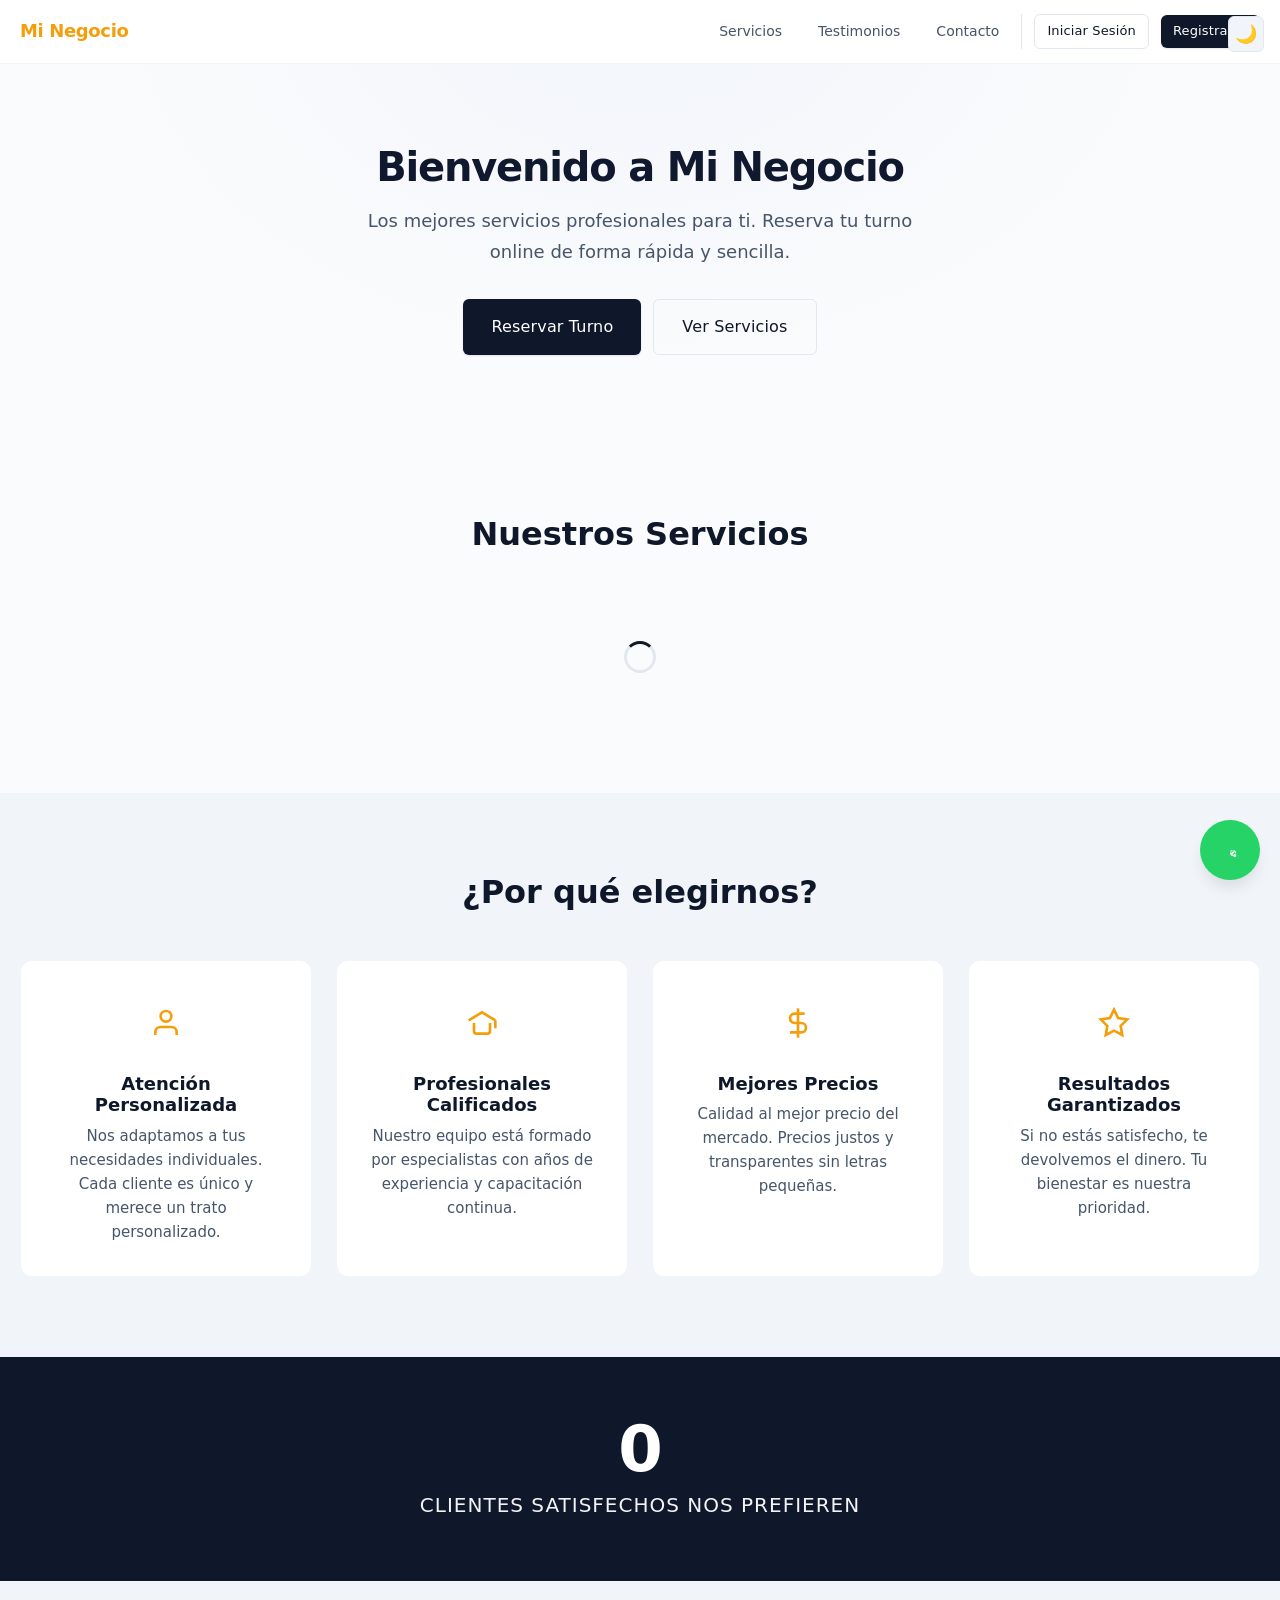
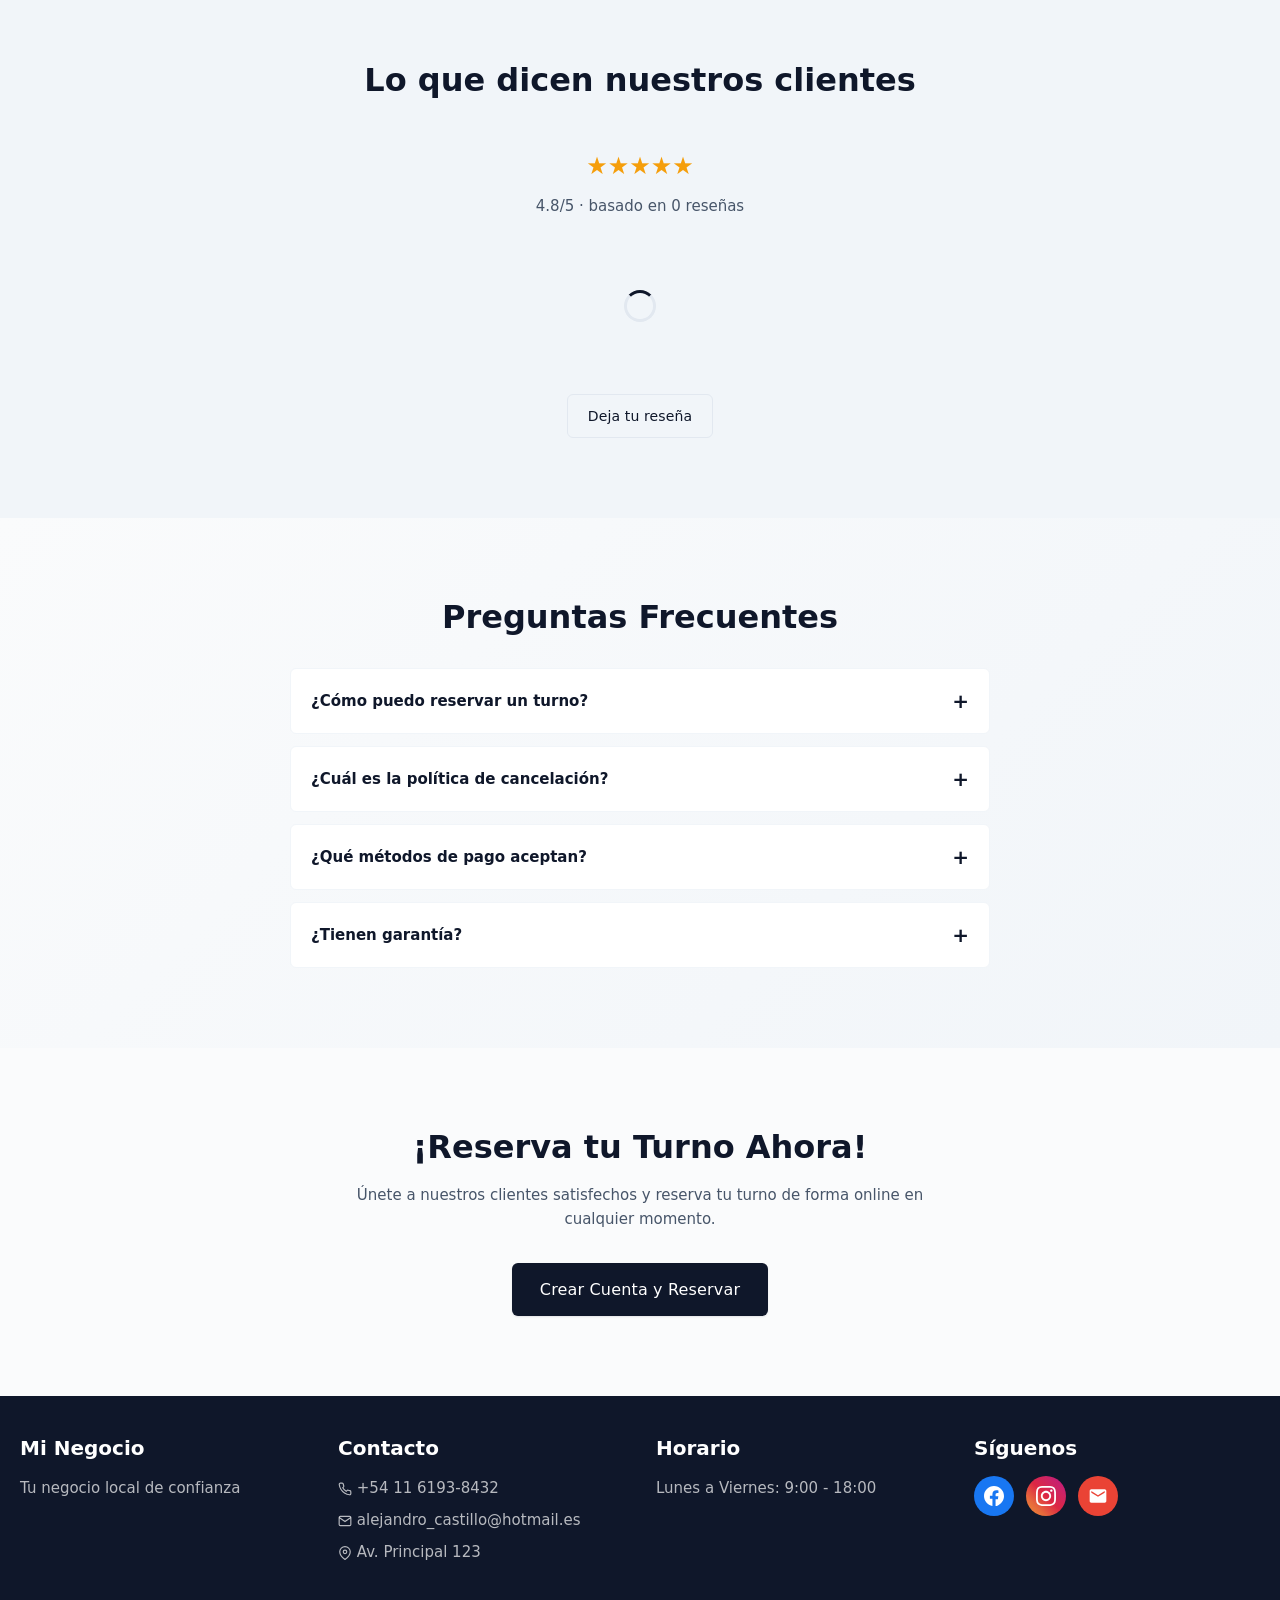
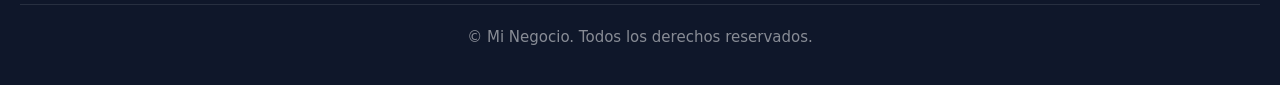
==== static/index.html @ 40e748d0 "fix: WhatsApp button with SVG phone icon" ====
<!DOCTYPE html>
<html lang="es">
<head>
    <meta charset="UTF-8">
    <meta name="viewport" content="width=device-width, initial-scale=1.0">
    <meta name="description" content="Sistema de reservas online para tu negocio">
    <title>Mi Negocio - Inicio</title>
    <link rel="stylesheet" href="/static/css/styles.css">
    <link rel="stylesheet" href="https://cdnjs.cloudflare.com/ajax/libs/font-awesome/6.4.0/css/all.min.css">
    <link rel="icon" href="data:image/svg+xml,<svg xmlns='http://www.w3.org/2000/svg' viewBox='0 0 24 24' fill='%230f172a'><rect x='3' y='4' width='18' height='18' rx='2' stroke='none'/><line x1='16' y1='2' x2='16' y2='6' stroke='white' stroke-width='2'/><line x1='8' y1='2' x2='8' y2='6' stroke='white' stroke-width='2'/><line x1='3' y1='10' x2='21' y2='10' stroke='white' stroke-width='2'/></svg>">
</head>
<body>
    <!-- Skip link para accesibilidad -->
    <a href="#main-content" class="skip-link">Saltar al contenido principal</a>
    
    <!-- Header -->
    <header class="header">
        <div class="contenedor header-contenido">
            <a href="/" class="logo">
                <span id="nombre-negocio">Mi Negocio</span>
            </a>

            <button class="menu-toggle">☰</button>

            <nav class="nav">
                <button id="theme-toggle" class="theme-toggle theme-toggle-fixed" onclick="App.toggleTheme()" title="Cambiar modo" aria-label="Cambiar modo oscuro/claro">
                    <svg width="18" height="18" viewBox="0 0 24 24" fill="none" stroke="currentColor" stroke-width="2"><path d="M21 12.79A9 9 0 1 1 11.21 3 7 7 0 0 0 21 12.79z"/></svg>
                </button>
                <a href="#servicios" class="nav-link">Servicios</a>
                <a href="#testimonios" class="nav-link">Testimonios</a>
                <a href="#contacto" class="nav-link">Contacto</a>
                <div id="nav-user" class="nav-user"></div>
            </nav>
        </div>
    </header>

    <!-- Main Content -->
    <main id="main-content">
    <!-- Hero -->
    <section class="hero">
        <div class="contenedor">
            <h1 class="hero-titulo"><span id="nombre-negocio-hero">Bienvenido a Mi Negocio</span></h1>
            <p class="hero-subtitulo" id="descripcion-negocio">Los mejores servicios profesionales para ti. Reserva tu turno online de forma rápida y sencilla.</p>
            <div class="hero-botones">
                <a href="#reservar" class="btn btn-primario btn-lg">Reservar Turno</a>
                <a href="#servicios" class="btn btn-secundario btn-lg">Ver Servicios</a>
            </div>
        </div>
    </section>

    <!-- Servicios -->
    <section id="servicios" class="servicios">
        <div class="contenedor">
            <h2 class="servicios-titulo">Nuestros Servicios</h2>
            <div id="servicios-grid" class="servicios-grid">
                <div class="loading">
                    <div class="spinner"></div>
                </div>
            </div>
        </div>
    </section>

    <!-- Por qué elegirnos -->
    <section id="elegirnos" class="elegirnos">
        <div class="contenedor">
            <h2 class="elegirnos-titulo">¿Por qué elegirnos?</h2>
            <div class="elegirnos-grid">
                <div class="elegirnos-card">
                    <div class="elegirnos-icon">
                        <svg width="32" height="32" viewBox="0 0 24 24" fill="none" stroke="var(--color-acento)" stroke-width="2"><path d="M20 21v-2a4 4 0 0 0-4-4H8a4 4 0 0 0-4 4v2"/><circle cx="12" cy="7" r="4"/></svg>
                    </div>
                    <h3>Atención Personalizada</h3>
                    <p>Nos adaptamos a tus necesidades individuales. Cada cliente es único y merece un trato personalizado.</p>
                </div>
                <div class="elegirnos-card">
                    <div class="elegirnos-icon">
                        <svg width="32" height="32" viewBox="0 0 24 24" fill="none" stroke="var(--color-acento)" stroke-width="2"><path d="M22 10v6M2 10l10-6 10 6"/><path d="M6 12v6c0 1.1.9 2 2 2h8a2 2 0 0 0 2-2v-6"/></svg>
                    </div>
                    <h3>Profesionales Calificados</h3>
                    <p>Nuestro equipo está formado por especialistas con años de experiencia y capacitación continua.</p>
                </div>
                <div class="elegirnos-card">
                    <div class="elegirnos-icon">
                        <svg width="32" height="32" viewBox="0 0 24 24" fill="none" stroke="var(--color-acento)" stroke-width="2"><line x1="12" y1="1" x2="12" y2="23"/><path d="M17 5H9.5a3.5 3.5 0 0 0 0 7h5a3.5 3.5 0 0 1 0 7H6"/></svg>
                    </div>
                    <h3>Mejores Precios</h3>
                    <p>Calidad al mejor precio del mercado. Precios justos y transparentes sin letras pequeñas.</p>
                </div>
                <div class="elegirnos-card">
                    <div class="elegirnos-icon">
                        <svg width="32" height="32" viewBox="0 0 24 24" fill="none" stroke="var(--color-acento)" stroke-width="2"><path d="M12 2L15.09 8.26L22 9.27L17 14.14L18.18 21.02L12 17.77L5.82 21.02L7 14.14L2 9.27L8.91 8.26L12 2Z"/></svg>
                    </div>
                    <h3>Resultados Garantizados</h3>
                    <p>Si no estás satisfecho, te devolvemos el dinero. Tu bienestar es nuestra prioridad.</p>
                </div>
            </div>
        </div>
    </section>

    <!-- Contador de clientes -->
    <section class="contador-seccion">
        <div class="contenedor">
            <div class="contador-box">
                <span class="contador-numero" id="contador-clientes">0</span>
                <span class="contador-texto">clientes satisfechos nos prefieren</span>
            </div>
        </div>
    </section>

    <!-- Testimonios/Reseñas -->
    <section id="testimonios" class="testimonios">
        <div class="contenedor">
            <h2 class="testimonios-titulo">Lo que dicen nuestros clientes</h2>
            <div class="resena-promedio" id="resena-promedio">
                <span class="estrellas-promedio">★★★★★</span>
                <span class="promedio-texto">4.8/5 · basado en <span id="resena-count">0</span> reseñas</span>
            </div>
            <div id="testimonios-grid" class="testimonios-grid">
                <div class="loading">
                    <div class="spinner"></div>
                </div>
            </div>
            <div class="resena-cta" id="resena-cta">
                <a href="/static/dashboard.html#resenar" class="btn btn-secundario">Deja tu reseña</a>
            </div>
        </div>
    </section>

    <!-- FAQ -->
    <section id="faq" class="faq-seccion">
        <div class="contenedor">
            <h2 class="faq-titulo">Preguntas Frecuentes</h2>
            <div class="faq-container" id="faq-container">
                <details class="faq-item">
                    <summary class="faq-question">¿Cómo puedo reservar un turno?</summary>
                    <div class="faq-answer">
                        <p>Puedes reservar un turno online creando una cuenta o iniciando sesión. Selecciona el servicio, fecha y horario que más te convenga.</p>
                    </div>
                </details>
                <details class="faq-item">
                    <summary class="faq-question">¿Cuál es la política de cancelación?</summary>
                    <div class="faq-answer">
                        <p>Puedes cancelar tu turno hasta 24 horas antes sin costo adicional. Cancelaciones con menos tiempo pueden tener cargo.</p>
                    </div>
                </details>
                <details class="faq-item">
                    <summary class="faq-question">¿Qué métodos de pago aceptan?</summary>
                    <div class="faq-answer">
                        <p>Aceptamos efectivo, tarjetas de crédito/débito, Mercado Pago y transferencias bancarias.</p>
                    </div>
                </details>
                <details class="faq-item">
                    <summary class="faq-question">¿Tienen garantía?</summary>
                    <div class="faq-answer">
                        <p>Sí, todos nuestros servicios tienen garantía de satisfacción. Si no quedás conforme, te devolvemos el dinero.</p>
                    </div>
                </details>
            </div>
        </div>
    </section>

    <!-- CTA Reservar -->
    <section id="reservar" class="servicios">
        <div class="contenedor texto-centrado">
            <h2>¡Reserva tu Turno Ahora!</h2>
            <p style="max-width: 600px; margin: 0 auto 2rem; color: var(--color-texto-claro);">
                Únete a nuestros clientes satisfechos y reserva tu turno de forma online en cualquier momento.
            </p>
            <a href="/static/register.html" class="btn btn-primario btn-lg">Crear Cuenta y Reservar</a>
        </div>
    </section>

    <!-- Footer / Contacto -->
    <footer id="contacto" class="footer">
        <div class="contenedor">
            <div class="footer-grid">
                <div>
                    <h3 class="footer-titulo" id="footer-nombre">Mi Negocio</h3>
                    <p style="color: rgba(255,255,255,0.7);" id="footer-descripcion">Tu negocio local de confianza</p>
                </div>
                <div>
                    <h4 class="footer-titulo">Contacto</h4>
                    <a href="https://wa.me/5491161938432" class="footer-link" id="footer-telefono">
                        <svg width="14" height="14" viewBox="0 0 24 24" fill="none" stroke="currentColor" stroke-width="2" style="display:inline;vertical-align:middle"><path d="M22 16.92v3a2 2 0 0 1-2.18 2 19.79 19.79 0 0 1-8.63-3.07 19.5 19.5 0 0 1-6-6 19.79 19.79 0 0 1-3.07-8.67A2 2 0 0 1 4.11 2h3a2 2 0 0 1 2 1.72 12.84 12.84 0 0 0 .7 2.81 2 2 0 0 1-.45 2.11L8.09 9.91a16 16 0 0 0 6 6l1.27-1.27a2 2 0 0 1 2.11-.45 12.84 12.84 0 0 0 2.81.7A2 2 0 0 1 22 16.92z"/></svg>
                        +54 11 6193-8432
                    </a>
                    <p class="footer-link" id="footer-email">
                        <svg width="14" height="14" viewBox="0 0 24 24" fill="none" stroke="currentColor" stroke-width="2" style="display:inline;vertical-align:middle"><path d="M4 4h16c1.1 0 2 .9 2 2v12c0 1.1-.9 2-2 2H4c-1.1 0-2-.9-2-2V6c0-1.1.9-2 2-2z"/><polyline points="22,6 12,13 2,6"/></svg>
                        alejandro_castillo@hotmail.es
                    </p>
                    <p class="footer-link" id="footer-direccion">
                        <svg width="14" height="14" viewBox="0 0 24 24" fill="none" stroke="currentColor" stroke-width="2" style="display:inline;vertical-align:middle"><path d="M21 10c0 7-9 13-9 13s-9-6-9-13a9 9 0 0 1 18 0z"/><circle cx="12" cy="10" r="3"/></svg>
                        Av. Principal 123
                    </p>
                </div>
                <div>
                    <h4 class="footer-titulo">Horario</h4>
                    <p class="footer-link" id="footer-horario">Lunes a Viernes: 9:00 - 18:00</p>
                </div>
                <div>
                    <h4 class="footer-titulo">Síguenos</h4>
                    <div class="footer-social">
                        <a href="https://www.facebook.com/alejandro.farias.16906/" class="social-icon facebook" id="footer-facebook" target="_blank" title="Facebook">
                            <svg viewBox="0 0 24 24" fill="currentColor"><path d="M24 12.073c0-6.627-5.373-12-12-12s-12 5.373-12 12c0 5.99 4.388 10.954 10.125 11.854v-8.637H7.078v-3.471h3.047v-2.042c0-3.007 1.837-4.675 4.533-4.675 1.312 0 2.686.235 2.686.235v2.953H15.83c-1.491 0-1.956.925-1.956 1.874v2.25h3.328l-.532 3.469h-2.796v8.635C19.612 23.027 24 18.062 24 12.073z"/></svg>
                        </a>
                        <a href="https://www.instagram.com/ale.david76/" class="social-icon instagram" id="footer-instagram" target="_blank" title="Instagram">
                            <svg viewBox="0 0 24 24" fill="currentColor"><path d="M12 2.163c3.204 0 3.584.012 4.85.07 3.252.148 4.771 1.691 4.919 4.919.058 1.265.069 1.645.069 4.849 0 3.205-.012 3.584-.069 4.849-.149 3.225-1.664 4.771-4.919 4.919-1.266.058-1.644.069-4.85.069-3.204 0-3.584-.012-4.849-.069-3.225-.149-4.771-1.664-4.919-4.919-.058-1.265-.07-1.644-.07-4.849 0-3.204.012-3.584.07-4.849.149-3.227 1.671-4.771 4.919-4.919 1.266-.057 1.645-.069 4.849-.069zm0-2.163c-3.259 0-3.667.014-4.947.072-4.358.2-6.78 2.618-6.98 6.98-.059 1.281-.073 1.689-.073 4.948 0 3.259.014 3.668.072 4.948.2 4.358 2.618 6.78 6.98 6.98 1.281.058 1.689.072 4.948.072 3.259 0 3.668-.014 4.948-.072 4.354-.2 6.782-2.618 6.979-6.98.059-1.28.073-1.689.073-4.948 0-3.259-.014-3.667-.072-4.947-.196-4.354-2.617-6.78-6.979-6.979-1.281-.059-1.69-.073-4.949-.073zm0 5.838c-3.403 0-6.162 2.759-6.162 6.162s2.759 6.163 6.162 6.163 6.162-2.759 6.162-6.163c0-3.403-2.759-6.162-6.162-6.162zm0 10.162c-2.209 0-4-1.79-4-4 0-2.209 1.791-4 4-4s4 1.791 4 4c0 2.21-1.791 4-4 4zm6.406-11.845c-.796 0-1.441.645-1.441 1.44s.645 1.44 1.441 1.44c.795 0 1.439-.645 1.439-1.44s-.644-1.44-1.439-1.44z"/></svg>
                        </a>
                        <a href="mailto:alejandro_castillo@hotmail.es" class="social-icon email" id="footer-email-icon" target="_blank" title="Email">
                            <svg viewBox="0 0 24 24" fill="currentColor"><path d="M20 4H4c-1.1 0-1.99.9-1.99 2L2 18c0 1.1.9 2 2 2h16c1.1 0 2-.9 2-2V6c0-1.1-.9-2-2-2zm0 4l-8 5-8-5V6l8 5 8-5v2z"/></svg>
                        </a>
                    </div>
                </div>
            </div>
            <div class="footer-abajo">
                <p>&copy; <span id="año-actual"></span> <span id="footer-nombre-2">Mi Negocio</span>. Todos los derechos reservados.</p>
            </div>
        </div>
    </footer>

<!-- WhatsApp Flotante -->
    <a href="https://wa.me/5491161938432" id="whatsapp-btn" class="whatsapp-flotante" target="_blank" title="Escríbenos por WhatsApp">
        <svg viewBox="0 0 48 48" width="30" height="30" xmlns="http://www.w3.org/2000/svg">
            <circle cx="24" cy="24" r="24" fill="#25D366"/>
            <path fill="#FFF" d="M36.5 32c-.7-.7-1.7-1.1-2.8-1.1-.3 0-.6 0-.9.1-.3.1-.6.1-.9.1-.2 0-.4 0-.6.1-.2 0-.5.1-.7.2-.2.1-.4.2-.6.3-.2.1-.4.3-.5.5-.1.2-.2.5-.2.7 0 .3.1.6.2.9.1.3.3.6.5.8.2.2.5.4.8.5.3.1.6.2.9.2.3 0 .5 0 .7-.1.2-.1.5-.2.7-.3.2-.1.4-.3.5-.5l.3-.4c.1-.2.2-.4.3-.6.1-.2.1-.5 0-.7-.1-.2-.2-.4-.4-.5l-.5-.3c-.2-.1-.4-.2-.6-.3-.2-.1-.4-.2-.6-.2-.2 0-.4-.1-.6-.1-.2 0-.3.1-.5.2-.8.6-1.6 1-2.5 1.3-.3.1-.6.2-1 .2-.8 0-1.5-.3-2.1-.8-.6-.5-1-1.2-1.2-2-.2-.8-.1-1.6.3-2.4.4-.8 1.1-1.5 1.9-2 .8-.5 1.7-.8 2.6-.9.3 0 .6-.1.9-.1.3 0 .6 0 .9.1.3 0 .6.1.9.2.3.1.6.2.9.4.3.2.5.4.7.7l.3.5c.1.2.2.4.2.6 0 .2-.1.5-.2.7-.1.2-.3.4-.5.6-.2.2-.5.3-.7.4-.5.2-1 .3-1.5.3zm-7.8-.3c.6 0 1.1-.2 1.6-.5.5-.3 1-.8 1.3-1.4.1-.2.2-.5.2-.7 0-.3-.1-.6-.2-.9-.1-.3-.3-.6-.5-.8l-.4-.5c-.1-.2-.3-.4-.5-.5-.2-.1-.5-.2-.7-.2-.3 0-.6.1-.9.2-.3.1-.6.3-.9.5l-.6.5c-.2.2-.3.4-.4.6-.1.2-.1.5 0 .7l.2.5c.1.2.2.4.4.5l.5.3c.2.1.4.2.6.2.2 0 .4 0 .6-.1.2-.1.5-.2.7-.4.2-.2.4-.5.5-.8l.2-.5c.1-.3.1-.6 0-.9-.1-.8-.5-1.5-1.1-2.1-.6-.6-1.4-1-2.3-1.1-.3 0-.6 0-.9.1-.3.1-.6.2-.9.4-.3.2-.6.4-.8.7l-.1.2z"/>
        </svg>
    </a>

    <script src="/static/js/app.js"></script>
    <script>
        document.addEventListener('DOMContentLoaded', async () => {
            // Inicializar tema y renderizar botón
            App.initTheme();
            setTimeout(() => App.renderThemeButton(), 100);
            
            // Cargar configuración y datos
            const config = await App.loadConfig();
            const servicios = await App.loadServicios();
            const testimonios = await App.loadTestimonios();
            let resenas = [], statsResenas = {}, faqs = [], clientes = 0;

            // Cargar datos adicionales (con manejo de errores)
            try { resenas = await App.loadResenas(); } catch(e) { resenas = []; }
            try { statsResenas = await App.loadResenasStats(); } catch(e) { statsResenas = {total: 0, promedio: 0}; }
            try { faqs = await App.loadFaqs(); } catch(e) { faqs = []; }
            try { clientes = await App.loadPublicStats(); } catch(e) { clientes = {clientes: 0}; }

            // Actualizar footer
            document.getElementById('año-actual').textContent = new Date().getFullYear();

            if (config) {
                document.getElementById('footer-telefono').textContent = '+54 11 6193-8432';
                document.getElementById('footer-telefono').href = 'https://wa.me/5491161938432';
                document.getElementById('whatsapp-btn').href = 'https://wa.me/5491161938432';
                document.getElementById('footer-email').textContent = config.email ? 'Email: ' + config.email : 'alejandro_castillo@hotmail.es';
                document.getElementById('footer-direccion').textContent = config.direccion || 'Av. Principal 123';
                document.getElementById('footer-horario').textContent = config.horario_atencion || 'Lunes a Viernes: 9:00 - 18:00';
                if (config.facebook) document.getElementById('footer-facebook').href = config.facebook;
                if (config.instagram) document.getElementById('footer-instagram').href = config.instagram;
            }

            // Contador de clientes
            const contadorEl = document.getElementById('contador-clientes');
            if (contadorEl && clientes.clientes !== undefined) {
                contadorEl.textContent = clientes.clientes;
            }

            // Promedio de reseñas
            const resenaPromedioEl = document.getElementById('resena-promedio');
            const resenaCountEl = document.getElementById('resena-count');
            if (resenaCountEl) {
                resenaCountEl.textContent = statsResenas.total || 0;
            }
            
            // Ocultar botón de dejar reseña si no está logueado
            const resenaCtaEl = document.getElementById('resena-cta');
            if (resenaCtaEl) {
                if (App.isLoggedIn()) {
                    resenaCtaEl.style.display = 'block';
                } else {
                    resenaCtaEl.innerHTML = '<a href="/static/login.html" class="btn btn-secundario">Inicia sesión para dejar tu reseña</a>';
                }
            }

            // Renderizar FAQs
            const faqContainer = document.getElementById('faq-container');
            if (faqContainer && faqs.length > 0) {
                faqContainer.innerHTML = faqs.map(faq => `
                    <details class="faq-item">
                        <summary class="faq-question">${faq.pregunta}</summary>
                        <div class="faq-answer"><p>${faq.respuesta}</p></div>
                    </details>
                `).join('');
            }

            // Renderizar servicios
            const serviciosGrid = document.getElementById('servicios-grid');
            if (servicios && servicios.length > 0) {
                serviciosGrid.innerHTML = servicios.map(s => `
                    <div class="tarjeta tarjeta-servicio">
                        <h3>${s.nombre}</h3>
                        <p>${s.descripcion || ''}</p>
                        <p class="precio">${App.formatPrecio(s.precio)}</p>
                        <p class="duracion">
                            <svg width="12" height="12" viewBox="0 0 24 24" fill="none" stroke="currentColor" stroke-width="2" style="display:inline;vertical-align:middle"><circle cx="12" cy="12" r="10"/><polyline points="12 6 12 12 16 14"/></svg>
                            ${s.duracion} minutos
                        </p>
                        <a href="/static/register.html" class="btn btn-primario btn-chico">Reservar</a>
                    </div>
                `).join('');
            } else {
                serviciosGrid.innerHTML = '<p class="texto-centrado">No hay servicios disponibles</p>';
            }

            // Renderizar testimonios (legacy) o reseñas
            const testimoniosGrid = document.getElementById('testimonios-grid');
            if (resenas && resenas.length > 0) {
                testimoniosGrid.innerHTML = resenas.map(r => `
                    <div class="testimonio-tarjeta">
                        <div class="testimonio-estrellas">${'★'.repeat(r.calificacion)}${'☆'.repeat(5-r.calificacion)}</div>
                        <p class="testimonio-texto">"${r.texto}"</p>
                        <p class="testimonio-autor">- ${r.usuario_nombre}</p>
                    </div>
                `).join('');
            } else if (testimonios && testimonios.length > 0) {
                // Fallback a testimonios legacy
                testimoniosGrid.innerHTML = testimonios.map(t => `
                    <div class="testimonio-tarjeta">
                        <div class="testimonio-estrellas">${'★'.repeat(t.calificacion)}${'☆'.repeat(5-t.calificacion)}</div>
                        <p class="testimonio-texto">"${t.texto}"</p>
                        <p class="testimonio-autor">- ${t.nombre}</p>
                    </div>
                `).join('');
            } else {
                testimoniosGrid.innerHTML = '<p class="texto-centrado">No hay reseñas aún. ¡Sé el primero en dejarnos tu opinión!</p>';
            }
        });
    </script>
    </main>
</body>
</html>
---- static/css/styles.css ----
/* ============================================
   BASE - SISTEMA DE GESTIÓN PARA NEGOCIOS
   Design: Modern Professional with Dark Mode Support
   ============================================ */

/* Font Awesome 6 Fix - agregar variables que pueden faltar */
:root {
    --fa-style-family: 'Font Awesome 6 Free';
    --fa-style: 900;
    --fa-display: inline-block;
}

/* ---------- VARIABLES CSS (Personalizables) ---------- */
:root {
    /* Colores principales - paleta refinada y profesional */
    --color-primario: #0f172a;
    --color-secundario: #1e293b;
    --color-acento: #f59e0b;
    --color-acento-2: #ec4899;
    --color-fondo: #fafbfc;
    --color-fondo-secundario: #f1f5f9;
    --color-fondo-card: #ffffff;
    --color-texto: #0f172a;
    --color-texto-claro: #475569;
    --color-texto-muted: #64748b;
    --color-borde: #e2e8f0;
    --color-borde-claro: #f1f5f9;

    /* Estados */
    --color-exito: #10b981;
    --color-exito-bg: #d1fae5;
    --color-error: #ef4444;
    --color-error-bg: #fee2e2;
    --color-advertencia: #f59e0b;
    --color-advertencia-bg: #fef3c7;
    --color-info: #3b82f6;
    --color-info-bg: #dbeafe;

    /* Sombras - más sofisticadas */
    --sombra-pequeña: 0 1px 2px rgba(0, 0, 0, 0.05);
    --sombra-media: 0 4px 6px -1px rgba(0, 0, 0, 0.1);
    --sombra-grande: 0 10px 15px -3px rgba(0, 0, 0, 0.1);
    --sombra-xl: 0 25px 50px -12px rgba(0, 0, 0, 0.25);
    --sombra-glow: 0 0 20px rgba(37, 99, 235, 0.15);

    /* Bordes */
    --radio-borde: 6px;
    --radio-borde-grande: 12px;
    --radio-borde-round: 9999px;

    /* Transiciones - más suaves */
    --transicion-rapida: all 0.15s ease;
    --transicion: all 0.25s cubic-bezier(0.4, 0, 0.2, 1);
    --transicion-lenta: all 0.4s cubic-bezier(0.4, 0, 0.2, 1);

    /* Layout */
    --ancho-maximo: 1280px;
    --header-altura: 64px;
    --sidebar-width: 260px;
    
    /* Gradientes */
    --gradiente-hero: linear-gradient(135deg, #fafbfc 0%, #f1f5f9 100%);
    --gradiente-card: linear-gradient(180deg, #ffffff 0%, #fafbfc 100%);
}

/* ---------- MODO OSCURO ---------- */
/* Usando visual-design-system: paleta oscura correcta */
/* IMPORTANTE: usar !important para forzar aplicación */
html[data-theme="dark"] {
    /* Colores principales - más vivos para mejor contraste */
    --color-primario: #3b82f6 !important;
    --color-secundario: #60a5fa !important;
    --color-acento: #fbbf24 !important;
    --color-acento-2: #f472b6 !important;
    
    /* Fondos según especificación */
    --color-fondo: #0a0a0a !important;
    --color-fondo-secundario: #171717 !important;
    --color-fondo-card: #1f1f1f !important;
    
    /* Texto según wcag-accessibility (contraste mínimo 4.5:1) */
    --color-texto: #f5f5f5 !important;
    --color-texto-claro: #d4d4d4 !important;
    --color-texto-muted: #a3a3a3 !important;
    --color-borde: #404040 !important;
    --color-borde-claro: #2a2a2a !important;

    /* Estados - con más contraste */
    --color-exito: #22c55e !important;
    --color-exito-bg: #14532d !important;
    --color-error: #f87171 !important;
    --color-error-bg: #7f1d1d !important;
    --color-advertencia: #fbbf24 !important;
    --color-advertencia-bg: #78350f !important;
    --color-info: #60a5fa !important;
    --color-info-bg: #1e3a5f !important;

    /* Sombras en dark mode - usar glows en lugar de sombras oscuras */
    --sombra-pequeña: 0 1px 2px rgba(0, 0, 0, 0.4);
    --sombra-media: 0 4px 6px rgba(0, 0, 0, 0.4);
    --sombra-grande: 0 10px 15px rgba(0, 0, 0, 0.5);
    --sombra-xl: 0 25px 50px rgba(0, 0, 0, 0.6);
    --sombra-glow: 0 0 20px rgba(59, 130, 246, 0.15);

    /* Gradientes */
    --gradiente-hero: linear-gradient(180deg, #0a0a0a 0%, #171717 100%);
    --gradiente-card: linear-gradient(180deg, #1f1f1f 0%, #171717 100%);
}

/* ---------- RESET Y BASE ---------- */
*, *::before, *::after {
    margin: 0;
    padding: 0;
    box-sizing: border-box;
}

html {
    scroll-behavior: smooth;
    -webkit-font-smoothing: antialiased;
    -moz-osx-font-smoothing: grayscale;
}

body {
    font-family: 'Inter', -apple-system, BlinkMacSystemFont, 'Segoe UI', system-ui, sans-serif;
    font-size: 15px;
    line-height: 1.6;
    background-color: var(--color-fondo);
    color: var(--color-texto);
}

/* Dark mode specific overrides (wcag-accessibility: contraste 4.5:1 mínimo) */
/* IMPORTANTE: estilos directos para asegurar aplicación en modo oscuro */
html[data-theme="dark"],
html[data-theme="dark"] body {
    background-color: var(--color-fondo);
    color: var(--color-texto);
}

/* Elementos específicos en dark mode */
html[data-theme="dark"] .header {
    background-color: var(--color-fondo-card);
    border-bottom-color: var(--color-borde);
}

html[data-theme="dark"] .hero,
html[data-theme="dark"] .servicios,
html[data-theme="dark"] .elegirnos,
html[data-theme="dark"] .testimonios,
html[data-theme="dark"] .faq-seccion {
    background-color: var(--color-fondo);
    color: var(--color-texto);
}

/* Tarjetas en dark mode: visual-design-system - fondo #1e1e1e */
html[data-theme="dark"] .tarjeta,
html[data-theme="dark"] .elegirnos-card,
html[data-theme="dark"] .testimonio-tarjeta {
    background-color: var(--color-fondo-card);
    border-color: var(--color-borde-claro);
    color: var(--color-texto);
}

/* Texto en dark mode */
html[data-theme="dark"] h1,
html[data-theme="dark"] h2,
html[data-theme="dark"] h3,
html[data-theme="dark"] h4 {
    color: var(--color-texto);
}

html[data-theme="dark"] p,
html[data-theme="dark"] span {
    color: var(--color-texto-claro);
}

/* Botones en dark mode: visual-design-system */
html[data-theme="dark"] .btn-secundario {
    background: transparent;
    color: var(--color-texto-claro);
    border: 1px solid var(--color-borde);
}

html[data-theme="dark"] .btn-secundario:hover:not(:disabled) {
    background: var(--color-fondo-secundario);
    border-color: var(--color-borde);
    color: var(--color-texto);
}

html[data-theme="dark"] .footer {
    background-color: #0f0f0f;
    border-top-color: var(--color-borde);
}

/* Secciones en dark mode */
html[data-theme="dark"] .hero,
html[data-theme="dark"] .servicios,
html[data-theme="dark"] .elegirnos,
html[data-theme="dark"] .testimonios,
html[data-theme="dark"] .faq-seccion {
    background-color: var(--color-fondo) !important;
}

/* Tarjetas en dark mode: visual-design-system - fondo #1e1e1e */
html[data-theme="dark"] .tarjeta,
html[data-theme="dark"] .elegirnos-card,
html[data-theme="dark"] .testimonio-tarjeta {
    background-color: var(--color-fondo-card) !important;
    border-color: var(--color-borde-claro) !important;
}

/* Botones en dark mode: visual-design-system */
html[data-theme="dark"] .btn-secundario {
    background: transparent;
    color: var(--color-texto-claro);
    border: 1px solid var(--color-borde);
}

html[data-theme="dark"] .btn-secundario:hover:not(:disabled) {
    background: var(--color-fondo-secundario);
    border-color: var(--color-borde);
    color: var(--color-texto);
}

/* Formularios en modo oscuro */
html[data-theme="dark"] .form-input,
html[data-theme="dark"] .form-select,
html[data-theme="dark"] .form-textarea {
    background-color: var(--color-fondo-card);
    border-color: var(--color-borde);
    color: var(--color-texto);
}

html[data-theme="dark"] .form-input:focus,
html[data-theme="dark"] .form-select:focus,
html[data-theme="dark"] .form-textarea:focus {
    border-color: var(--color-primario);
    box-shadow: 0 0 0 3px rgba(59, 130, 246, 0.2);
}

/* Tablas en modo oscuro */
html[data-theme="dark"] .tabla-contenedor {
    background-color: var(--color-fondo-card);
    border-color: var(--color-borde-claro);
}

html[data-theme="dark"] .tabla th {
    background-color: var(--color-fondo-secundario);
    color: var(--color-texto-claro);
}

html[data-theme="dark"] .tabla td {
    color: var(--color-texto);
    border-bottom-color: var(--color-borde-claro);
}

html[data-theme="dark"] .tabla tbody tr:hover {
    background-color: var(--color-fondo-secundario);
}

/* Modal en modo oscuro */
html[data-theme="dark"] .modal {
    background-color: var(--color-fondo-card);
}

html[data-theme="dark"] .modal-header {
    border-bottom-color: var(--color-borde-claro);
}

html[data-theme="dark"] .modal-footer {
    background-color: var(--color-fondo-secundario);
    border-top-color: var(--color-borde-claro);
}

html[data-theme="dark"] .modal-titulo {
    color: var(--color-texto);
}

/* Sidebar en modo oscuro */
html[data-theme="dark"] .sidebar {
    background-color: var(--color-fondo-card);
    border-right-color: var(--color-borde-claro);
}

html[data-theme="dark"] .sidebar-link {
    color: var(--color-texto-claro);
}

html[data-theme="dark"] .sidebar-link:hover {
    background-color: var(--color-fondo-secundario);
    color: var(--color-texto);
}

html[data-theme="dark"] .sidebar-link.activo {
    background-color: var(--color-primario);
    color: white;
}

/* Auth en modo oscuro */
html[data-theme="dark"] .auth-container {
    background: var(--gradiente-hero);
}

html[data-theme="dark"] .auth-card {
    background-color: var(--color-fondo-card);
    color: var(--color-texto);
}

html[data-theme="dark"] .auth-titulo {
    color: var(--color-texto);
}

html[data-theme="dark"] .auth-subtitulo {
    color: var(--color-texto-claro);
}

/* Ranking en modo oscuro */
html[data-theme="dark"] .ranking-item {
    background-color: var(--color-fondo-secundario);
}

html[data-theme="dark"] .ranking-nombre {
    color: var(--color-texto);
}

html[data-theme="dark"] .ranking-cantidad {
    color: var(--color-texto-muted);
}

/* FAQ en modo oscuro */
html[data-theme="dark"] .faq-item {
    background-color: var(--color-fondo-card);
    border-color: var(--color-borde-claro);
}

html[data-theme="dark"] .faq-question {
    color: var(--color-texto);
}

html[data-theme="dark"] .faq-answer {
    color: var(--color-texto-claro);
}

/* Stat cards en modo oscuro */
html[data-theme="dark"] .stat-card {
    background-color: var(--color-fondo-card);
    border-color: var(--color-borde-claro);
}

html[data-theme="dark"] .stat-numero {
    color: var(--color-texto);
}

html[data-theme="dark"] .stat-label {
    color: var(--color-texto-muted);
}

/* Botón toggle en modo oscuro */
html[data-theme="dark"] .theme-toggle {
    background-color: var(--color-fondo-secundario);
    border-color: var(--color-borde);
    color: var(--color-texto-claro);
}

html[data-theme="dark"] .theme-toggle:hover {
    background-color: var(--color-fondo-card);
    border-color: var(--color-borde);
}

/* Logo en modo oscuro */
html[data-theme="dark"] .logo {
    color: var(--color-texto);
}

/* Nav links en modo oscuro */
html[data-theme="dark"] .nav-link {
    color: var(--color-texto-claro);
}

html[data-theme="dark"] .nav-link:hover {
    color: var(--color-texto);
    background-color: var(--color-fondo-secundario);
}

/* Alertas en modo oscuro */
html[data-theme="dark"] .alerta-exito {
    background-color: var(--color-exito-bg);
    color: #86efac;
    border-color: rgba(34, 197, 94, 0.3);
}

html[data-theme="dark"] .alerta-error {
    background-color: var(--color-error-bg);
    color: #fca5a5;
    border-color: rgba(239, 68, 68, 0.3);
}

html[data-theme="dark"] .alerta-advertencia {
    background-color: var(--color-advertencia-bg);
    color: #fcd34d;
    border-color: rgba(245, 158, 11, 0.3);
}

html[data-theme="dark"] .alerta-info {
    background-color: var(--color-info-bg);
    color: #93c5fd;
    border-color: rgba(59, 130, 246, 0.3);
}

/* Badges de estado en modo oscuro - mejor contraste */
html[data-theme="dark"] .estado-pendiente {
    background-color: #451a03;
    color: #fcd34d;
}

html[data-theme="dark"] .estado-confirmado {
    background-color: #1e3a5f;
    color: #93c5fd;
}

html[data-theme="dark"] .estado-completado {
    background-color: #14532d;
    color: #86efac;
}

html[data-theme="dark"] .estado-cancelado {
    background-color: #7f1d1d;
    color: #fca5a5;
}

/* Animaciones globales */
@keyframes fadeIn {
    from { opacity: 0; }
    to { opacity: 1; }
}

@keyframes slideUp {
    from { 
        opacity: 0;
        transform: translateY(20px);
    }
    to { 
        opacity: 1;
        transform: translateY(0);
    }
}

@keyframes slideInLeft {
    from {
        opacity: 0;
        transform: translateX(-20px);
    }
    to {
        opacity: 1;
        transform: translateX(0);
    }
}

@keyframes pulse {
    0%, 100% { opacity: 1; }
    50% { opacity: 0.5; }
}

@keyframes shimmer {
    0% { background-position: -200% 0; }
    100% { background-position: 200% 0; }
}

.animate-fade-in {
    animation: fadeIn 0.3s ease forwards;
}

.animate-slide-up {
    animation: slideUp 0.4s cubic-bezier(0.4, 0, 0.2, 1) forwards;
}

a {
    color: var(--color-primario);
    text-decoration: none;
    transition: var(--transicion);
}

a:hover {
    color: var(--color-secundario);
}

img {
    max-width: 100%;
    height: auto;
}

/* ---------- UTILIDADES ---------- */
.contenedor {
    max-width: var(--ancho-maximo);
    margin: 0 auto;
    padding: 0 20px;
}

.oculto {
    display: none !important;
}

.texto-centrado {
    text-align: center;
}

.texto-exito {
    color: var(--color-exito);
}

.texto-error {
    color: var(--color-error);
}

.flex {
    display: flex;
}

.flex-centro {
    display: flex;
    align-items: center;
    justify-content: center;
}

.grid {
    display: grid;
}

/* ---------- TIPOGRAFÍA ---------- */
h1, h2, h3, h4, h5, h6 {
    font-weight: 700;
    line-height: 1.2;
    margin-bottom: 1rem;
}

h1 { font-size: 2.5rem; }
h2 { font-size: 2rem; }
h3 { font-size: 1.5rem; }
h4 { font-size: 1.25rem; }

p {
    margin-bottom: 1rem;
}

/* ---------- BOTONES ---------- */
.btn {
    display: inline-flex;
    align-items: center;
    justify-content: center;
    gap: 8px;
    padding: 10px 20px;
    font-size: 0.875rem;
    font-weight: 500;
    letter-spacing: 0.01em;
    border: none;
    border-radius: var(--radio-borde);
    cursor: pointer;
    transition: var(--transicion-rapida);
    text-decoration: none;
    position: relative;
    overflow: hidden;
}

.btn::before {
    content: '';
    position: absolute;
    inset: 0;
    background: linear-gradient(transparent, rgba(255,255,255,0.1));
    opacity: 0;
    transition: var(--transicion-rapida);
}

.btn:hover::before {
    opacity: 1;
}

.btn:active {
    transform: scale(0.97);
    box-shadow: var(--sombra-pequeña);
}

.btn:focus-visible {
    outline: 2px solid var(--color-primario);
    outline-offset: 2px;
}

.btn:disabled {
    opacity: 0.5;
    cursor: not-allowed;
    transform: none;
}

.btn-primario {
    background: var(--color-primario);
    color: white;
    box-shadow: 0 1px 2px rgba(15, 23, 42, 0.1);
}

.btn-primario:hover:not(:disabled) {
    background: var(--color-secundario);
    transform: translateY(-1px);
    box-shadow: var(--sombra-media), 0 4px 12px rgba(15, 23, 42, 0.15);
}

.btn-secundario {
    background: transparent;
    color: var(--color-texto);
    border: 1px solid var(--color-borde);
}

.btn-secundario:hover:not(:disabled) {
    background: var(--color-fondo-secundario);
    border-color: var(--color-texto-claro);
    color: var(--color-texto);
}

.btn-exito {
    background: var(--color-exito);
    color: white;
}

.btn-exito:hover:not(:disabled) {
    background: #059669;
    box-shadow: var(--sombra-media), 0 4px 12px rgba(16, 185, 129, 0.2);
}

.btn-peligro {
    background: var(--color-error);
    color: white;
}

.btn-peligro:hover:not(:disabled) {
    background: #dc2626;
    box-shadow: var(--sombra-media), 0 4px 12px rgba(239, 68, 68, 0.2);
}

.btn-ghost {
    background: transparent;
    color: var(--color-texto-claro);
}

.btn-ghost:hover:not(:disabled) {
    color: var(--color-texto);
    background: var(--color-fondo-secundario);
}

.btn-chico {
    padding: 6px 12px;
    font-size: 0.8125rem;
}

.btn-lg {
    padding: 14px 28px;
    font-size: 1rem;
}

.btn-icono {
    padding: 8px;
    border-radius: 50%;
    width: 40px;
    height: 40px;
}

/* ---------- THEME TOGGLE ---------- */
.theme-toggle {
    background: var(--color-fondo-secundario);
    border: 1px solid var(--color-borde);
    border-radius: var(--radio-borde);
    width: 36px;
    height: 36px;
    font-size: 1.125rem;
    cursor: pointer;
    transition: var(--transicion-rapida);
    display: flex;
    align-items: center;
    justify-content: center;
}

.theme-toggle-fixed {
    position: fixed;
    top: 16px;
    right: 16px;
    z-index: 9999;
}

.theme-toggle-dashboard {
    position: fixed;
    top: 70px;
    right: 16px;
    z-index: 1001;
}

.theme-toggle:hover {
    background: var(--color-fondo-card);
    border-color: var(--color-texto-claro);
    transform: scale(1.05);
}

/* ---------- FORMULARIOS ---------- */
.form-grupo {
    margin-bottom: 1.25rem;
}

.form-label {
    display: block;
    margin-bottom: 0.5rem;
    font-weight: 500;
    font-size: 0.875rem;
    color: var(--color-texto);
}

.form-input,
.form-select,
.form-textarea {
    width: 100%;
    padding: 10px 14px;
    font-size: 0.9375rem;
    border: 1px solid var(--color-borde);
    border-radius: var(--radio-borde);
    background-color: var(--color-fondo-card);
    color: var(--color-texto);
    transition: var(--transicion-rapida);
}

.form-input:hover,
.form-select:hover,
.form-textarea:hover {
    border-color: var(--color-texto-claro);
}

.form-input:focus,
.form-select:focus,
.form-textarea:focus {
    outline: none;
    border-color: var(--color-primario);
    box-shadow: 0 0 0 3px rgba(15, 23, 42, 0.08);
}

.form-input::placeholder {
    color: var(--color-texto-muted);
}

.form-textarea {
    resize: vertical;
    min-height: 100px;
}

.form-input.error,
.form-select.error,
.form-textarea.error {
    border-color: var(--color-error);
    animation: shake 0.4s ease;
}

@keyframes shake {
    0%, 100% { transform: translateX(0); }
    20%, 60% { transform: translateX(-4px); }
    40%, 80% { transform: translateX(4px); }
}

.btn.loading {
    position: relative;
    color: transparent;
    pointer-events: none;
}

.btn.loading::after {
    content: '';
    position: absolute;
    width: 18px;
    height: 18px;
    border: 2px solid rgba(255,255,255,0.3);
    border-top-color: white;
    border-radius: 50%;
    animation: spin 0.6s linear infinite;
}

.form-error {
    color: var(--color-error);
    font-size: 0.8125rem;
    margin-top: 0.375rem;
    display: flex;
    align-items: center;
    gap: 0.375rem;
}

/* ---------- TARJETAS ---------- */
.tarjeta {
    background-color: var(--color-fondo-card);
    border: 1px solid var(--color-borde-claro);
    border-radius: var(--radio-borde-grande);
    padding: 1.5rem;
    box-shadow: var(--sombra-pequeña);
    transition: var(--transicion);
}

.tarjeta:hover {
    box-shadow: var(--sombra-grande);
    border-color: var(--color-borde);
}

.tarjeta-servicio {
    text-align: center;
    cursor: pointer;
    position: relative;
    overflow: hidden;
}

.tarjeta-servicio::after {
    content: '';
    position: absolute;
    inset: 0;
    background: linear-gradient(135deg, transparent 0%, rgba(15, 23, 42, 0.02) 100%);
    pointer-events: none;
}

.tarjeta-servicio:hover {
    border-color: var(--color-primario);
    transform: translateY(-2px);
    box-shadow: var(--sombra-grande);
}

.tarjeta-servicio:active {
    transform: translateY(0);
}

.tarjeta-servicio .precio {
    font-size: 1.25rem;
    font-weight: 600;
    color: var(--color-texto);
    margin: 0.5rem 0;
    letter-spacing: -0.02em;
}

.tarjeta-servicio .duracion {
    color: var(--color-texto-muted);
    font-size: 0.8125rem;
}

/* Tarjetas de estadísticas del dashboard */
.stat-card {
    background: var(--color-fondo-card);
    padding: 1.25rem 1.5rem;
    border-radius: var(--radio-borde-grande);
    border: 1px solid var(--color-borde-claro);
    transition: var(--transicion-rapida);
}

.stat-card:hover {
    border-color: var(--color-borde);
    box-shadow: var(--sombra-media);
}

.stat-numero {
    font-size: 1.75rem;
    font-weight: 600;
    color: var(--color-texto);
    letter-spacing: -0.03em;
    line-height: 1.2;
}

.stat-label {
    color: var(--color-texto-claro);
    font-size: 0.8125rem;
    margin-top: 0.25rem;
}

.stat-icon {
    width: 40px;
    height: 40px;
    border-radius: var(--radio-borde);
    display: flex;
    align-items: center;
    justify-content: center;
    font-size: 1.25rem;
    margin-bottom: 0.75rem;
}

.stat-icon.primary { background: var(--color-info-bg); }
.stat-icon.success { background: var(--color-exito-bg); }
.stat-icon.warning { background: var(--color-advertencia-bg); }
.stat-icon.error { background: var(--color-error-bg); }

.dashboard-grid {
    display: grid;
    grid-template-columns: 1fr 1fr;
    gap: 1.5rem;
    margin-top: 1.5rem;
}

.dashboard-grid .tarjeta {
    min-height: 250px;
}

.chart-container {
    height: 200px;
    position: relative;
}

/* Ranking de servicios */
.ranking-list {
    display: flex;
    flex-direction: column;
    gap: 0.75rem;
}

.ranking-item {
    display: flex;
    align-items: center;
    gap: 1rem;
    padding: 0.75rem;
    background: var(--color-fondo-secundario);
    border-radius: var(--radio-borde);
}

.ranking-posicion {
    width: 28px;
    height: 28px;
    border-radius: 50%;
    background: var(--color-primario);
    color: white;
    display: flex;
    align-items: center;
    justify-content: center;
    font-size: 0.8125rem;
    font-weight: 600;
    flex-shrink: 0;
}

.ranking-item:nth-child(1) .ranking-posicion { background: #fbbf24; }
.ranking-item:nth-child(2) .ranking-posicion { background: #9ca3af; }
.ranking-item:nth-child(3) .ranking-posicion { background: #b45309; }

.ranking-info {
    display: flex;
    flex-direction: column;
}

.ranking-nombre {
    font-weight: 500;
    font-size: 0.9375rem;
}

.ranking-cantidad {
    font-size: 0.8125rem;
    color: var(--color-texto-claro);
}

@media (max-width: 900px) {
    .dashboard-grid {
        grid-template-columns: 1fr;
    }
}

/* ---------- HEADER ---------- */
.header {
    position: fixed;
    top: 0;
    left: 0;
    right: 0;
    height: var(--header-altura);
    background: var(--color-fondo-card);
    backdrop-filter: blur(12px);
    border-bottom: 1px solid var(--color-borde-claro);
    z-index: 1000;
}

.header-contenido {
    display: flex;
    align-items: center;
    justify-content: space-between;
    height: 100%;
}

.logo {
    display: flex;
    align-items: center;
    gap: 10px;
    font-size: 1.125rem;
    font-weight: 600;
    color: var(--color-texto);
    letter-spacing: -0.02em;
}

.logo:hover {
    color: var(--color-primario);
}

.logo span {
    color: var(--color-acento);
}

.logo img {
    height: 36px;
}

.nav {
    display: flex;
    align-items: center;
    gap: 0.5rem;
}

.nav-link {
    color: var(--color-texto-claro);
    font-weight: 500;
    font-size: 0.875rem;
    padding: 8px 14px;
    border-radius: var(--radio-borde);
    transition: var(--transicion-rapida);
}

.nav-link:hover {
    color: var(--color-texto);
    background: var(--color-fondo-secundario);
}

.nav-user {
    display: flex;
    align-items: center;
    gap: 0.75rem;
    padding-left: 0.75rem;
    border-left: 1px solid var(--color-borde);
}

.nav-user-name {
    font-size: 0.875rem;
    font-weight: 500;
    color: var(--color-texto);
}

/* ---------- HERO ---------- */
.hero {
    padding: calc(var(--header-altura) + 80px) 0 80px;
    background: var(--color-fondo);
    text-align: center;
    position: relative;
    overflow: hidden;
}

.hero::before {
    content: '';
    position: absolute;
    top: 0;
    left: 50%;
    transform: translateX(-50%);
    width: 100%;
    height: 100%;
    background: radial-gradient(ellipse at center top, rgba(37, 99, 235, 0.04) 0%, transparent 60%);
    pointer-events: none;
}

.hero-titulo {
    font-size: 2.5rem;
    font-weight: 700;
    letter-spacing: -0.03em;
    margin-bottom: 1rem;
    color: var(--color-texto);
    line-height: 1.15;
    animation: slideUp 0.6s cubic-bezier(0.4, 0, 0.2, 1);
}

.hero-subtitulo {
    font-size: 1.125rem;
    color: var(--color-texto-claro);
    max-width: 560px;
    margin: 0 auto 2rem;
    line-height: 1.7;
    animation: slideUp 0.6s cubic-bezier(0.4, 0, 0.2, 1) 0.1s backwards;
}

.hero-botones {
    display: flex;
    gap: 0.75rem;
    justify-content: center;
    flex-wrap: wrap;
    animation: slideUp 0.6s cubic-bezier(0.4, 0, 0.2, 1) 0.2s backwards;
}

/* ---------- SERVICIOS ---------- */
.servicios {
    padding: 80px 0;
}

.servicios-titulo {
    text-align: center;
    margin-bottom: 3rem;
}

.servicios-grid {
    display: grid;
    grid-template-columns: repeat(auto-fit, minmax(280px, 1fr));
    gap: 2rem;
}

/* ---------- POR QUÉ ELEGIRNOS ---------- */
.elegirnos {
    padding: 80px 0;
    background: var(--color-fondo-secundario);
}

.elegirnos-titulo {
    text-align: center;
    margin-bottom: 3rem;
    font-size: 2rem;
}

.elegirnos-grid {
    display: grid;
    grid-template-columns: repeat(auto-fit, minmax(240px, 1fr));
    gap: 1.5rem;
}

.elegirnos-card {
    background: var(--color-fondo-card);
    border: 1px solid var(--color-borde-claro);
    border-radius: var(--radio-borde-grande);
    padding: 2rem;
    text-align: center;
    transition: var(--transicion);
}

.elegirnos-card:hover {
    transform: translateY(-4px);
    box-shadow: var(--sombra-grande);
    border-color: var(--color-borde);
}

.elegirnos-icon {
    font-size: 2.5rem;
    margin-bottom: 1rem;
}

.elegirnos-card h3 {
    font-size: 1.125rem;
    margin-bottom: 0.5rem;
}

.elegirnos-card p {
    color: var(--color-texto-claro);
    font-size: 0.9375rem;
    margin: 0;
}

/* ---------- CONTADOR ---------- */
.contador-seccion {
    padding: 60px 0;
    background: var(--color-primario);
    text-align: center;
}

.contador-box {
    display: flex;
    flex-direction: column;
    align-items: center;
    gap: 0.5rem;
}

.contador-numero {
    font-size: 4rem;
    font-weight: 700;
    color: white;
    line-height: 1;
    letter-spacing: -0.02em;
}

.contador-texto {
    font-size: 1.25rem;
    color: rgba(255, 255, 255, 0.95);
    text-transform: uppercase;
    letter-spacing: 0.05em;
}

/* ---------- TESTIMONIOS/RESEÑAS ---------- */
.testimonios {
    padding: 80px 0;
    background: var(--color-fondo-secundario);
}

.testimonios-titulo {
    text-align: center;
    margin-bottom: 3rem;
}

.testimonios-grid {
    display: grid;
    grid-template-columns: repeat(auto-fit, minmax(300px, 1fr));
    gap: 2rem;
}

.testimonio-tarjeta {
    background: var(--color-fondo);
    padding: 2rem;
    border-radius: var(--radio-borde);
    box-shadow: var(--sombra-pequeña);
}

.testimonio-texto {
    font-style: italic;
    margin-bottom: 1rem;
}

.testimonio-autor {
    font-weight: 600;
    color: var(--color-primario);
}

.testimonio-estrellas {
    color: var(--color-acento);
    margin-bottom: 0.5rem;
}

/* ---------- RESEÑAS ---------- */
.resena-promedio {
    text-align: center;
    margin-bottom: 2rem;
}

.estrellas-promedio {
    font-size: 1.5rem;
    color: var(--color-acento);
    display: block;
    margin-bottom: 0.5rem;
}

.promedio-texto {
    color: var(--color-texto-claro);
    font-size: 0.9375rem;
}

.resena-cta {
    text-align: center;
    margin-top: 2rem;
}

/* ---------- FAQ ---------- */
.faq-seccion {
    padding: 80px 0;
    background: var(--gradiente-hero);
}

.faq-titulo {
    text-align: center;
    margin-bottom: 2rem;
}

.faq-container {
    max-width: 700px;
    margin: 0 auto;
    display: flex;
    flex-direction: column;
    gap: 0.75rem;
}

.faq-item {
    background: var(--color-fondo-card);
    border: 1px solid var(--color-borde-claro);
    border-radius: var(--radio-borde);
    overflow: hidden;
    transition: var(--transicion);
}

.faq-item:hover {
    border-color: var(--color-borde);
}

.faq-item[open] {
    box-shadow: var(--sombra-media);
}

.faq-question {
    padding: 1rem 1.25rem;
    font-weight: 600;
    cursor: pointer;
    display: flex;
    justify-content: space-between;
    align-items: center;
    list-style: none;
}

.faq-question::after {
    content: '+';
    font-size: 1.25rem;
    transition: var(--transicion-rapida);
}

.faq-item[open] .faq-question::after {
    content: '−';
    transform: rotate(180deg);
}

.faq-answer {
    padding: 0 1.25rem 1.25rem;
    color: var(--color-texto-claro);
}

/* ---------- FOOTER ---------- */
.footer {
    padding: 40px 0 20px;
    background: var(--color-texto);
    color: white;
}

.footer-grid {
    display: grid;
    grid-template-columns: repeat(auto-fit, minmax(200px, 1fr));
    gap: 2rem;
    margin-bottom: 2rem;
}

.footer-titulo {
    font-size: 1.25rem;
    margin-bottom: 1rem;
    color: white;
}

.footer-link {
    color: rgba(255, 255, 255, 0.7);
    display: block;
    margin-bottom: 0.5rem;
}

.footer-link:hover {
    color: white;
}

.footer-abajo {
    text-align: center;
    padding-top: 20px;
    border-top: 1px solid rgba(255, 255, 255, 0.1);
    color: rgba(255, 255, 255, 0.5);
}

/* ---------- ICONOS SOCIALES ---------- */
.footer-social {
    display: flex;
    gap: 12px;
}

.social-icon {
    width: 40px;
    height: 40px;
    border-radius: 50%;
    display: flex;
    align-items: center;
    justify-content: center;
    transition: var(--transicion);
    text-decoration: none;
    padding: 8px;
}

.social-icon svg {
    width: 20px;
    height: 20px;
}

.social-icon.facebook {
    background: #1877f2;
    color: white;
}

.social-icon.facebook:hover {
    background: #0d65d9;
    transform: translateY(-2px);
}

.social-icon.instagram {
    background: linear-gradient(45deg, #f09433, #e6683c, #dc2743, #cc2366, #bc1888);
    color: white;
}

.social-icon.instagram:hover {
    transform: translateY(-2px);
    box-shadow: 0 4px 12px rgba(225, 48, 108, 0.4);
}

.social-icon.email {
    background: #ea4335;
    color: white;
}

.social-icon.email:hover {
    background: #c5221f;
    transform: translateY(-2px);
}

/* Dark mode icons */
html[data-theme="dark"] .social-icon {
    opacity: 0.9;
}

html[data-theme="dark"] .social-icon:hover {
    opacity: 1;
}

/* ---------- WHATSAPP FLOTANTE ---------- */
.whatsapp-flotante {
    position: fixed;
    bottom: 20px;
    right: 20px;
    width: 60px;
    height: 60px;
    background: #25d366;
    border-radius: 50%;
    display: flex;
    align-items: center;
    justify-content: center;
    box-shadow: var(--sombra-grande);
    z-index: 999;
    transition: var(--transicion);
    text-decoration: none;
    padding: 0;
}

.whatsapp-flotante:hover {
    transform: scale(1.1);
}

.whatsapp-flotante i {
    font-size: 32px;
    color: white;
}

.whatsapp-flotante svg {
    width: 28px;
    height: 28px;
}

.whatsapp-flotante:hover {
    transform: scale(1.1);
}

.whatsapp-flotante svg {
    width: 30px;
    height: 30px;
    fill: white;
}

/* ---------- AUTENTICACIÓN (LOGIN/REGISTER) ---------- */
.auth-container {
    min-height: 100svh;
    display: flex;
    align-items: center;
    justify-content: center;
    padding: 20px;
    background: var(--gradiente-hero);
    position: relative;
    overflow: hidden;
}

.auth-container::before {
    content: '';
    position: absolute;
    width: 600px;
    height: 600px;
    background: radial-gradient(circle, rgba(37, 99, 235, 0.08) 0%, transparent 70%);
    top: -200px;
    right: -200px;
    pointer-events: none;
}

.auth-container::after {
    content: '';
    position: absolute;
    width: 400px;
    height: 400px;
    background: radial-gradient(circle, rgba(245, 158, 11, 0.06) 0%, transparent 70%);
    bottom: -100px;
    left: -100px;
    pointer-events: none;
}

.auth-card {
    background: var(--color-fondo-card);
    padding: 2rem 2.5rem;
    border-radius: var(--radio-borde-grande);
    box-shadow: var(--sombra-xl);
    width: 100%;
    max-width: 380px;
    position: relative;
    z-index: 1;
    animation: slideUp 0.5s cubic-bezier(0.4, 0, 0.2, 1);
}

.auth-titulo {
    text-align: center;
    font-size: 1.375rem;
    font-weight: 600;
    letter-spacing: -0.02em;
    margin-bottom: 0.5rem;
    color: var(--color-texto);
}

.auth-subtitulo {
    text-align: center;
    color: var(--color-texto-claro);
    font-size: 0.9375rem;
    margin-bottom: 2rem;
}

.auth-divider {
    display: flex;
    align-items: center;
    gap: 1rem;
    margin: 1.5rem 0;
    color: var(--color-texto-muted);
    font-size: 0.8125rem;
}

.auth-divider::before,
.auth-divider::after {
    content: '';
    flex: 1;
    height: 1px;
    background: var(--color-borde);
}

.auth-footer {
    text-align: center;
    margin-top: 1.5rem;
    font-size: 0.875rem;
    color: var(--color-texto-claro);
}

.auth-footer a {
    font-weight: 500;
}

/* ---------- DASHBOARD ---------- */
.dashboard-layout {
    display: flex;
    min-height: 100svh;
    padding-top: var(--header-altura);
    background: var(--gradiente-hero);
}

.sidebar {
    width: var(--sidebar-width);
    background: var(--color-fondo-card);
    border-right: 1px solid var(--color-borde-claro);
    padding: 24px 16px;
    position: fixed;
    top: var(--header-altura);
    bottom: 0;
    left: 0;
    overflow-y: auto;
}

.sidebar-nav {
    list-style: none;
    display: flex;
    flex-direction: column;
    gap: 4px;
}

.sidebar-link {
    display: flex;
    align-items: center;
    gap: 12px;
    padding: 10px 14px;
    color: var(--color-texto-claro);
    border-radius: var(--radio-borde);
    font-size: 0.875rem;
    font-weight: 500;
    transition: var(--transicion-rapida);
    text-decoration: none;
}

.sidebar-link:hover {
    color: var(--color-texto);
    background: var(--color-fondo-secundario);
}

.sidebar-link.activo {
    background: var(--color-primario);
    color: white;
    box-shadow: 0 2px 4px rgba(15, 23, 42, 0.1);
}

.sidebar-link svg {
    width: 18px;
    height: 18px;
    flex-shrink: 0;
}

.sidebar-divider {
    height: 1px;
    background: var(--color-borde);
    margin: 16px 0;
}

.sidebar-seccion-titulo {
    font-size: 0.6875rem;
    font-weight: 600;
    text-transform: uppercase;
    letter-spacing: 0.05em;
    color: var(--color-texto-muted);
    padding: 16px 14px 8px;
}

.dashboard-contenido {
    flex: 1;
    margin-left: var(--sidebar-width);
    padding: 32px;
    max-width: calc(100% - var(--sidebar-width));
}

.dashboard-header {
    margin-bottom: 28px;
    animation: slideUp 0.4s cubic-bezier(0.4, 0, 0.2, 1) forwards;
}

.dashboard-header h1 {
    font-size: 1.5rem;
    font-weight: 600;
    letter-spacing: -0.02em;
    color: var(--color-texto);
}

.dashboard-header p {
    color: var(--color-texto-claro);
    font-size: 0.9375rem;
    margin: 0;
}

.tarjetas-stats {
    display: grid;
    grid-template-columns: repeat(auto-fit, minmax(180px, 1fr));
    gap: 1rem;
    margin-bottom: 32px;
}

/* ---------- TABLAS ---------- */
.tabla-contenedor {
    overflow-x: auto;
    background: var(--color-fondo-card);
    border-radius: var(--radio-borde-grande);
    border: 1px solid var(--color-borde-claro);
    box-shadow: var(--sombra-pequeña);
}

.tabla {
    width: 100%;
    border-collapse: collapse;
}

.tabla th,
.tabla td {
    padding: 14px 16px;
    text-align: left;
    border-bottom: 1px solid var(--color-borde-claro);
}

.tabla th {
    background: var(--color-fondo-secundario);
    font-weight: 600;
    font-size: 0.75rem;
    text-transform: uppercase;
    letter-spacing: 0.05em;
    color: var(--color-texto-claro);
}

.tabla th:first-child {
    border-top-left-radius: var(--radio-borde-grande);
}

.tabla th:last-child {
    border-top-right-radius: var(--radio-borde-grande);
}

.tabla tr:last-child td {
    border-bottom: none;
}

.tabla tbody tr {
    transition: var(--transicion-rapida);
}

.tabla tbody tr:hover {
    background: var(--color-fondo-secundario);
}

.tabla td {
    font-size: 0.875rem;
}

/* Badges de estado - más refinados */
.estado-badge {
    display: inline-flex;
    align-items: center;
    gap: 6px;
    padding: 4px 10px;
    border-radius: var(--radio-borde-round);
    font-size: 0.6875rem;
    font-weight: 600;
    text-transform: uppercase;
    letter-spacing: 0.03em;
}

.estado-badge::before {
    content: '';
    width: 6px;
    height: 6px;
    border-radius: 50%;
}

.estado-pendiente {
    background: var(--color-advertencia-bg);
    color: #b45309;
}
.estado-pendiente::before { background: #d97706; }

.estado-confirmado {
    background: var(--color-info-bg);
    color: #1d4ed8;
}
.estado-confirmado::before { background: #2563eb; }

.estado-completado {
    background: var(--color-exito-bg);
    color: #047857;
}
.estado-completado::before { background: #10b981; }

.estado-cancelado {
    background: var(--color-error-bg);
    color: #b91c1c;
}
.estado-cancelado::before { background: #ef4444; }

/* ---------- MODALES ---------- */
.modal-overlay {
    position: fixed;
    top: 0;
    left: 0;
    right: 0;
    bottom: 0;
    background: rgba(15, 23, 42, 0.6);
    backdrop-filter: blur(4px);
    display: flex;
    align-items: center;
    justify-content: center;
    z-index: 2000;
    padding: 20px;
    animation: fadeIn 0.2s ease;
}

.modal {
    background: var(--color-fondo-card);
    border-radius: var(--radio-borde-grande);
    width: 100%;
    max-width: 480px;
    max-height: 90vh;
    overflow-y: auto;
    box-shadow: var(--sombra-xl);
    animation: slideUp 0.3s cubic-bezier(0.4, 0, 0.2, 1);
}

.modal-header {
    padding: 1.25rem 1.5rem;
    border-bottom: 1px solid var(--color-borde-claro);
    display: flex;
    align-items: center;
    justify-content: space-between;
}

.modal-titulo {
    font-size: 1.125rem;
    font-weight: 600;
    margin: 0;
    letter-spacing: -0.01em;
}

.modal-cerrar {
    background: none;
    border: none;
    width: 32px;
    height: 32px;
    border-radius: var(--radio-borde);
    font-size: 1.25rem;
    cursor: pointer;
    color: var(--color-texto-claro);
    display: flex;
    align-items: center;
    justify-content: center;
    transition: var(--transicion-rapida);
}

.modal-cerrar:hover {
    color: var(--color-texto);
    background: var(--color-fondo-secundario);
}

.modal-body {
    padding: 1.5rem;
}

.modal-footer {
    padding: 1rem 1.5rem;
    border-top: 1px solid var(--color-borde-claro);
    display: flex;
    gap: 0.75rem;
    justify-content: flex-end;
    background: var(--color-fondo-secundario);
}

/* ---------- RESERVAR TURNO ---------- */
.reserva-pasos {
    display: flex;
    justify-content: center;
    gap: 2rem;
    margin-bottom: 2rem;
}

.paso {
    display: flex;
    align-items: center;
    gap: 0.5rem;
    color: var(--color-texto-claro);
}

.paso.activo {
    color: var(--color-primario);
    font-weight: 600;
}

.paso-numero {
    width: 30px;
    height: 30px;
    border-radius: 50%;
    background: var(--color-borde);
    display: flex;
    align-items: center;
    justify-content: center;
    font-size: 0.875rem;
    font-weight: 600;
}

.paso.activo .paso-numero {
    background: var(--color-primario);
    color: white;
}

.horarios-grid {
    display: grid;
    grid-template-columns: repeat(4, 1fr);
    gap: 10px;
}

.hora-opcion {
    padding: 10px;
    text-align: center;
    border: 2px solid var(--color-borde);
    border-radius: var(--radio-borde);
    cursor: pointer;
    transition: var(--transicion);
}

.hora-opcion:hover {
    border-color: var(--color-primario);
}

.hora-opcion.seleccionado {
    background: var(--color-primario);
    border-color: var(--color-primario);
    color: white;
}

.hora-opcion.no-disponible {
    opacity: 0.4;
    cursor: not-allowed;
    background: var(--color-fondo-secundario);
}

/* ---------- ALERTAS ---------- */
.alerta {
    padding: 12px 16px;
    border-radius: var(--radio-borde);
    margin-bottom: 1rem;
    display: flex;
    align-items: center;
    gap: 10px;
    font-size: 0.875rem;
    font-weight: 500;
    animation: slideUp 0.3s ease;
}

.alerta-exito {
    background: var(--color-exito-bg);
    color: #065f46;
    border: 1px solid rgba(16, 185, 129, 0.2);
}

.alerta-error {
    background: var(--color-error-bg);
    color: #991b1b;
    border: 1px solid rgba(239, 68, 68, 0.2);
}

.alerta-advertencia {
    background: var(--color-advertencia-bg);
    color: #92400e;
    border: 1px solid rgba(245, 158, 11, 0.2);
}

.alerta-info {
    background: var(--color-info-bg);
    color: #1e40af;
    border: 1px solid rgba(59, 130, 246, 0.2);
}

/* ---------- LOADING ---------- */
.loading {
    display: flex;
    align-items: center;
    justify-content: center;
    padding: 40px;
}

.spinner {
    width: 32px;
    height: 32px;
    border: 3px solid var(--color-borde);
    border-top-color: var(--color-primario);
    border-radius: 50%;
    animation: spin 0.8s linear infinite;
}

.loading-puntos {
    display: flex;
    gap: 6px;
}

.loading-puntos span {
    width: 8px;
    height: 8px;
    background: var(--color-borde);
    border-radius: 50%;
    animation: pulse 1.4s infinite ease-in-out both;
}

.loading-puntos span:nth-child(1) { animation-delay: -0.32s; }
.loading-puntos span:nth-child(2) { animation-delay: -0.16s; }
.loading-puntos span:nth-child(3) { animation-delay: 0s; }

@keyframes spin {
    to { transform: rotate(360deg); }
}

/* ---------- RESPONSIVE ADMIN ---------- */
.sidebar-overlay {
    display: none;
    position: fixed;
    top: 0;
    left: 0;
    right: 0;
    bottom: 0;
    background: rgba(0, 0, 0, 0.5);
    z-index: 999;
}

@media (min-width: 1024px) {
    #sidebar-toggle {
        display: none !important;
    }

    .sidebar {
        left: 0 !important;
        transform: none !important;
        position: fixed !important;
    }
    
    .sidebar-overlay.active {
        display: none !important;
    }
    
    .dashboard-contenido {
        margin-left: var(--sidebar-width);
        max-width: calc(100% - var(--sidebar-width));
    }
}

/* Mobile/Tablet Admin Sidebar - sobrescribe otros media queries */
@media (max-width: 1023px) {
    body .sidebar,
    .sidebar {
        position: fixed !important;
        left: -280px !important;
        top: 0 !important;
        bottom: 0 !important;
        width: 280px !important;
        height: 100svh !important;
        z-index: 1001 !important;
        transition: left 0.3s ease !important;
        box-shadow: var(--sombra-xl) !important;
        padding-top: var(--header-altura) !important;
        overflow-y: auto !important;
        display: block !important;
    }

    body .sidebar.active,
    .sidebar.active {
        left: 0 !important;
    }

    .sidebar-overlay.active {
        display: block !important;
    }

    .dashboard-contenido {
        margin-left: 0 !important;
        max-width: 100% !important;
        padding-top: calc(var(--header-altura) + 20px) !important;
    }

    #sidebar-toggle {
        display: flex !important;
        background: none !important;
        border: none !important;
        padding: 8px !important;
        font-size: 1.5rem !important;
        cursor: pointer !important;
        color: var(--color-texto) !important;
        align-items: center !important;
        justify-content: center !important;
    }

    .sidebar-nav {
        flex-direction: column !important;
    }

    .sidebar-link {
        padding: 14px 16px !important;
        font-size: 0.9375rem !important;
    }
}

/* ---------- RESPONSIVE ---------- */
/* mobile-responsive-ux: comportamento correcto del menú */

/* Pantallas GRANDES (escritorio >= 1024px): menú siempre visible, ícono oculto */
@media (min-width: 1024px) {
    .menu-toggle {
        display: none !important;
    }

    .nav {
        display: flex !important;
        position: static !important;
        flex-direction: row;
        align-items: center;
        gap: 0.5rem;
        background: none;
        border: none;
        padding: 0;
    }

    .nav.active {
        display: flex !important;
    }
}

/* Tablet768px - 1023px: menú visible, ícono oculto */
@media (min-width: 768px) and (max-width: 1023px) {
    .menu-toggle {
        display: none !important;
    }

    .nav {
        display: flex !important;
        position: static !important;
    }
}

/* Pantallas CHICAS (< 768px): ícono visible, menú del header */
@media (max-width: 767px) {
    :root {
        --header-altura: 56px;
    }

    body {
        font-size: 16px;
    }

    .header-contenido {
        flex-wrap: wrap;
    }

    .menu-toggle {
        display: flex !important;
        background: none;
        border: none;
        padding: 8px;
        font-size: 1.25rem;
        cursor: pointer;
        color: var(--color-texto);
    }

    .nav {
        display: none !important;
        width: 100%;
    }

    .nav.active {
        display: flex !important;
        flex-direction: column;
        position: absolute;
        top: var(--header-altura);
        left: 0;
        right: 0;
        background: var(--color-fondo-card);
        padding: 16px;
        border-bottom: 1px solid var(--color-borde-claro);
    }

    /* Cerrar menú al hacer clic en enlace (mobile-responsive-ux) */
    .nav.active .nav-link {
        padding: 12px 0;
        border-bottom: 1px solid var(--color-borde-claro);
    }

    .dashboard-contenido {
        margin-left: 0;
        padding: 20px 16px;
    }

    .hero-titulo {
        font-size: 1.75rem;
    }

    .hero-subtitulo {
        font-size: 1rem;
    }

    .hero {
        padding: calc(var(--header-altura) + 48px) 0 48px;
    }

    .servicios-grid,
    .testimonios-grid,
    .tarjetas-stats {
        grid-template-columns: 1fr;
    }

    .horarios-grid {
        grid-template-columns: repeat(3, 1fr);
    }

    .hora-opcion {
        padding: 12px 8px;
        font-size: 0.875rem;
    }

    .auth-card {
        padding: 1.5rem;
    }

    .modal {
        margin: 16px;
    }
}

@media (max-width: 1024px) {
    .dashboard-contenido {
        padding: 24px;
    }

    .tarjetas-stats {
        grid-template-columns: repeat(2, 1fr);
    }
}

@media (max-width: 480px) {
    .btn {
        width: 100%;
    }
    
    .hero-botones {
        flex-direction: column;
    }
    
    .tarjetas-stats {
        grid-template-columns: 1fr;
    }
}

/* ---------- PÁGINAS DE ERROR ---------- */
.error-404 {
    min-height: 100svh;
    display: flex;
    align-items: center;
    justify-content: center;
    text-align: center;
    padding: 20px;
}

.error-codigo {
    font-size: 6rem;
    font-weight: 700;
    color: var(--color-primario);
}

/* ========== ACCESIBILIDAD ========== */
.skip-link {
    position: absolute;
    top: -40px;
    left: 0;
    background: var(--color-primario);
    color: #fff;
    padding: 8px 16px;
    z-index: 1000;
    transition: top 0.3s;
}

.skip-link:focus {
    top: 0;
}

/* ========== RESPONSIVE MEJORADO ========== */

/* Touch targets mínimos 44px (mobile-responsive-ux) */
@media (max-width: 767px) {
    .btn {
        min-height: 44px;
        min-width: 44px;
        padding: 12px 20px;
    }

    .btn-icono {
        width: 44px;
        height: 44px;
    }

    .form-input,
    .form-select,
    .form-textarea {
        min-height: 44px;
        font-size: 16px;
    }

    .menu-toggle {
        width: 44px;
        height: 44px;
        display: flex;
        align-items: center;
        justify-content: center;
    }

    .theme-toggle,
    .theme-toggle-fixed,
    .theme-toggle-dashboard {
        width: 44px;
        height: 44px;
    }

    #sidebar-toggle {
        width: 44px;
        height: 44px;
    }

    .modal-cerrar {
        width: 44px;
        height: 44px;
    }

    .sidebar-link {
        padding: 14px 16px;
        min-height: 44px;
    }
}

/* Tablas scrolleables en móvil */
@media (max-width: 767px) {
    .tabla-contenedor {
        overflow-x: auto;
        -webkit-overflow-scrolling: touch;
    }

    .tabla {
        min-width: 600px;
    }

    .tabla th,
    .tabla td {
        white-space: nowrap;
        padding: 12px 14px;
    }

    .tabla-contenedor::after {
        content: '← Desliza →';
        display: block;
        text-align: center;
        font-size: 0.75rem;
        color: var(--color-texto-muted);
        padding: 8px;
        background: var(--color-fondo-secundario);
    }
}

/* Dashboard cliente: turnos como tarjetas en móvil */
@media (max-width: 767px) {
    .turnos-tarjetas {
        display: flex;
        flex-direction: column;
        gap: 12px;
    }

    .turno-card {
        background: var(--color-fondo-card);
        border: 1px solid var(--color-borde-claro);
        border-radius: var(--radio-borde);
        padding: 16px;
    }

    .turno-card-header {
        display: flex;
        justify-content: space-between;
        align-items: flex-start;
        margin-bottom: 8px;
    }

    .turno-card-servicio {
        font-weight: 600;
        font-size: 1rem;
    }

    .turno-card-fecha {
        color: var(--color-texto-claro);
        font-size: 0.875rem;
    }

    .turno-card-cliente {
        color: var(--color-texto-muted);
        font-size: 0.8125rem;
        margin-top: 4px;
    }

    .turno-card-footer {
        display: flex;
        justify-content: space-between;
        align-items: center;
        margin-top: 12px;
        padding-top: 12px;
        border-top: 1px solid var(--color-borde-claro);
    }

    .turnos-container .tabla-contenedor {
        display: none;
    }

    .turnos-container.has-cards .tabla-contenedor {
        display: none;
    }

    .turnos-container.has-cards .turnos-tarjetas {
        display: flex;
    }
}

/* Serviciosgrid: 1 columna en móvil */
@media (max-width: 767px) {
    .servicios-grid {
        grid-template-columns: 1fr;
        gap: 16px;
    }

    .servicios-grid .tarjeta {
        padding: 20px 16px;
    }
}

/* Testimoniosgrid: 1 columna en móvil */
@media (max-width: 767px) {
    .testimonios-grid {
        grid-template-columns: 1fr;
        gap: 16px;
    }
}

/* Elegirnos grid: 1 columna en móvil */
@media (max-width: 767px) {
    .elegirnos-grid {
        grid-template-columns: 1fr;
        gap: 16px;
    }
}

/* Dashboard stats: 1 columna en móvil */
@media (max-width: 767px) {
    .tarjetas-stats {
        grid-template-columns: 1fr;
        gap: 12px;
    }

    .stat-card {
        padding: 16px;
    }

    .stat-numero {
        font-size: 1.5rem;
    }
}

/* Formularios: 90% ancho + padding en móvil */
@media (max-width: 767px) {
    .auth-card {
        width: 90%;
        padding: 1.5rem;
    }

    .form-grupo {
        margin-bottom: 1rem;
    }

    .btn {
        width: 100%;
    }
}

/* Header más compacto en móvil */
@media (max-width: 767px) {
    .header {
        height: 56px;
    }

    .header-contenido {
        padding: 0 12px;
    }

    .logo {
        font-size: 1rem;
    }

    .logo img {
        height: 28px;
    }
}

/* Sidebar overlay para cerrar */
@media (max-width: 1023px) {
    .sidebar-overlay {
        display: none;
        position: fixed;
        top: 0;
        left: 0;
        right: 0;
        bottom: 0;
        background: rgba(0, 0, 0, 0.5);
        z-index: 1000;
    }

    .sidebar-overlay.active {
        display: block;
    }
}

/* Grid servicios del dashboard en tablet */
@media (min-width: 768px) and (max-width: 1023px) {
    .servicios-grid {
        grid-template-columns: repeat(2, 1fr);
    }

    .tarjetas-stats {
        grid-template-columns: repeat(2, 1fr);
    }
}

/* Grid servicios del dashboard en escritorio */
@media (min-width: 1024px) {
    .servicios-grid {
        grid-template-columns: repeat(auto-fit, minmax(280px, 1fr));
    }
}
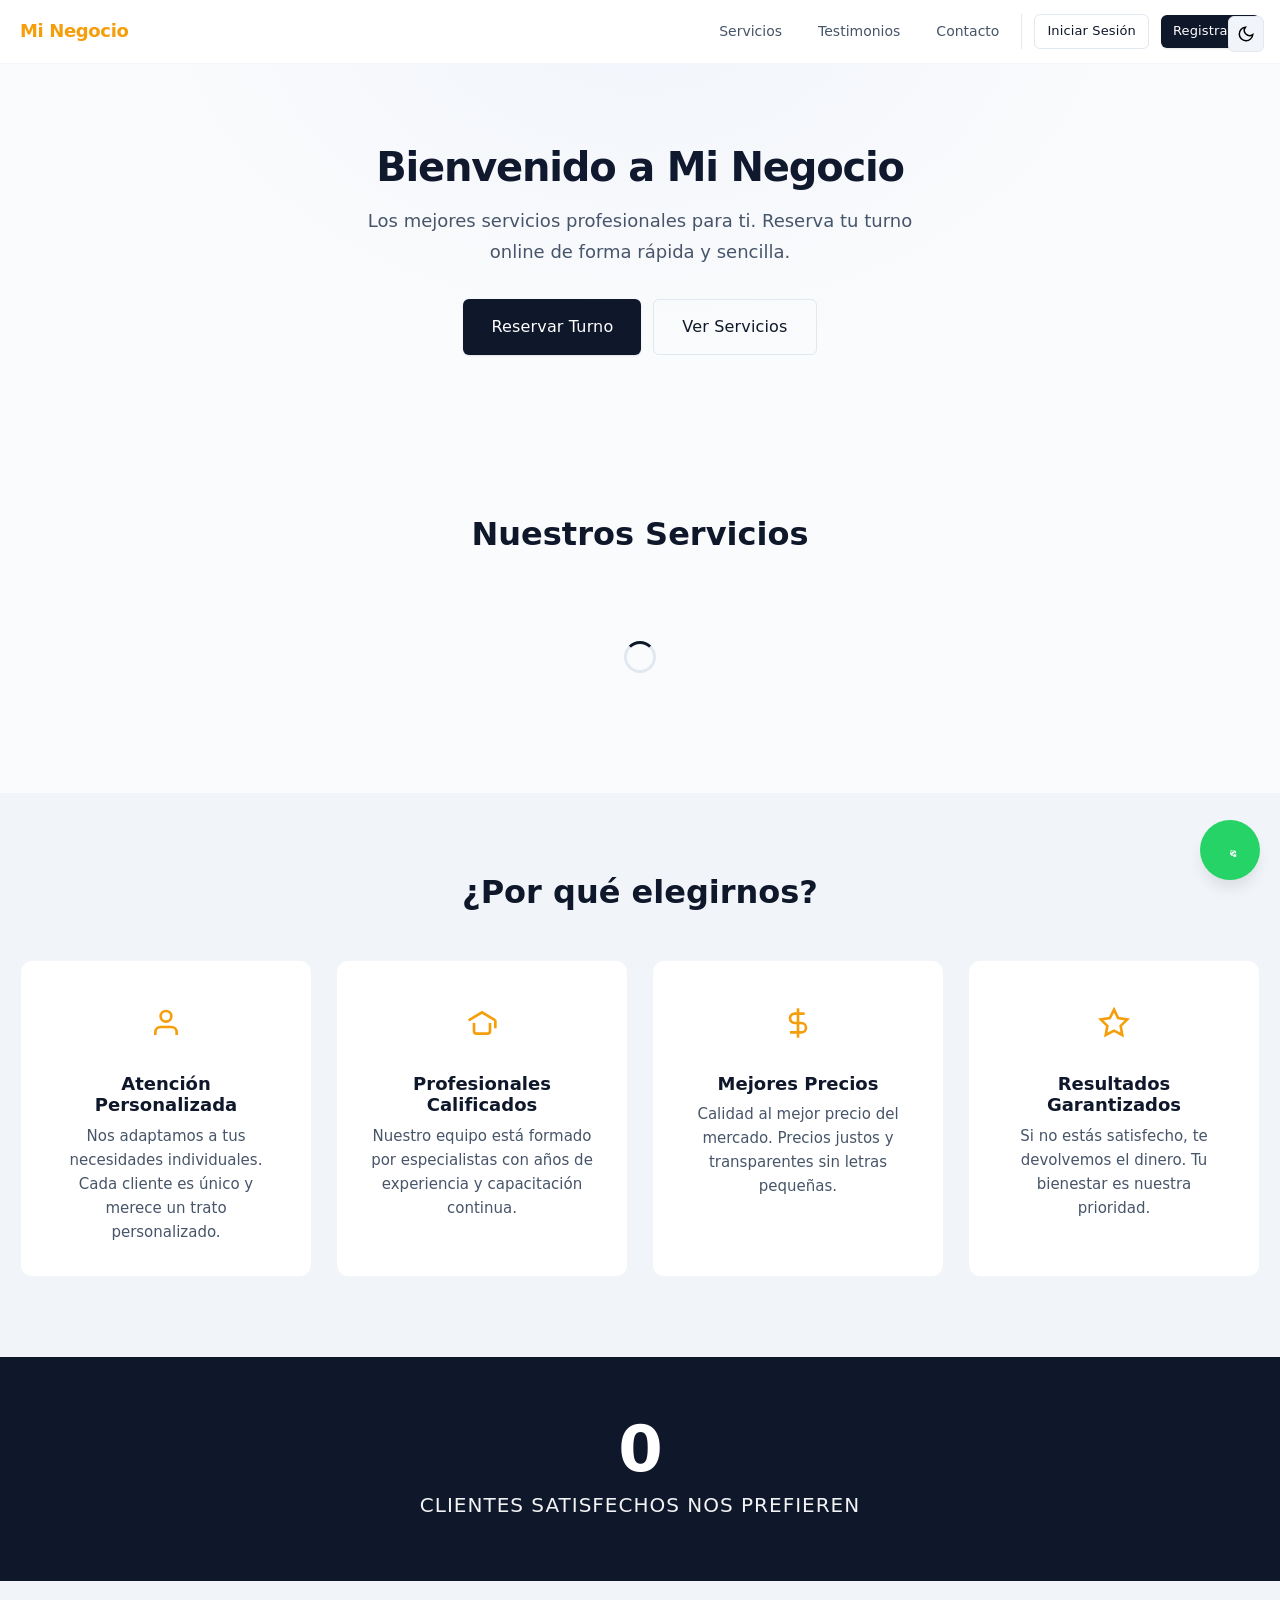
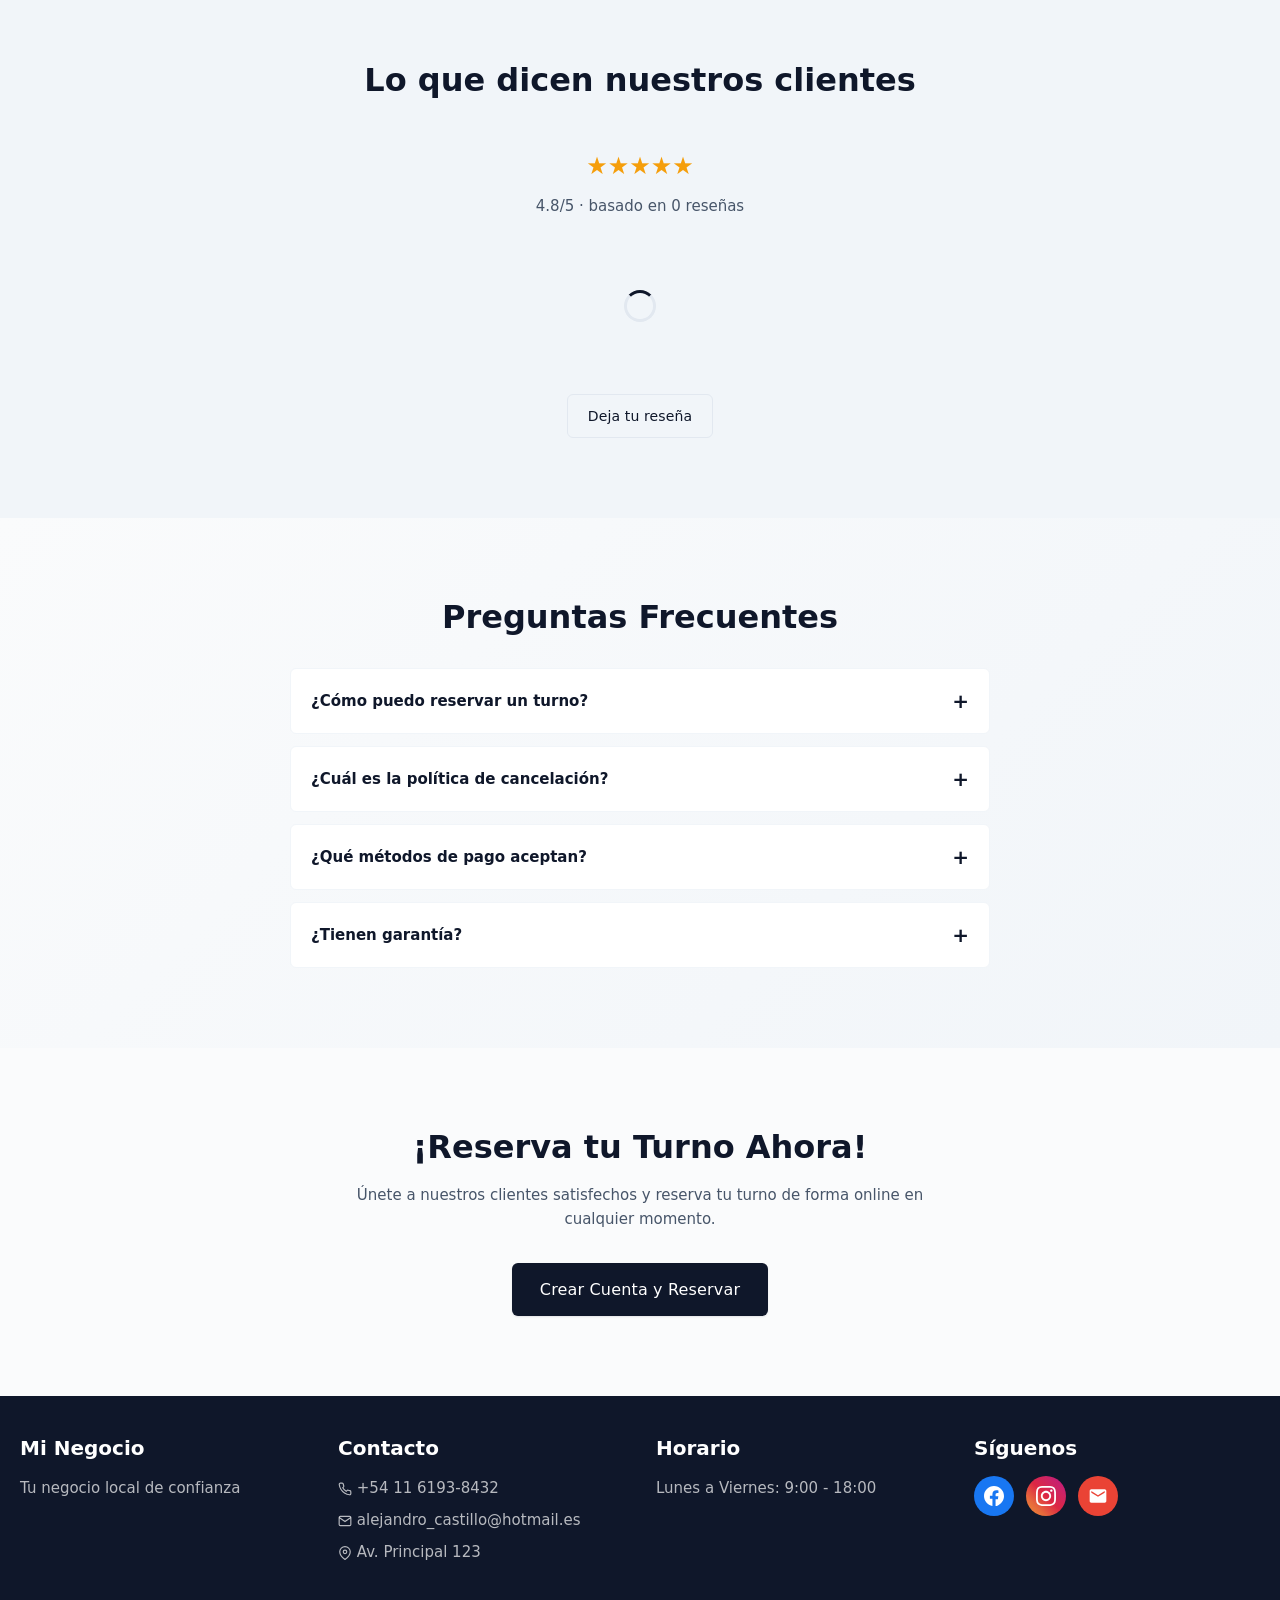
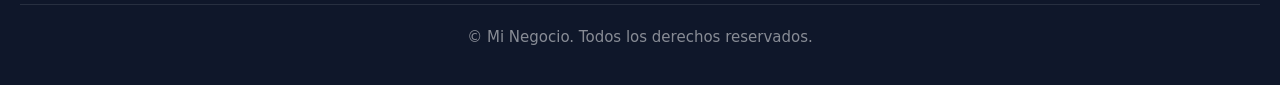
==== commit 2c136bda: "fix: force cache-bust on CSS/JS for WhatsApp button update" ====
--- a/static/index.html
+++ b/static/index.html
@@ -5,7 +5,7 @@
     <meta name="viewport" content="width=device-width, initial-scale=1.0">
     <meta name="description" content="Sistema de reservas online para tu negocio">
     <title>Mi Negocio - Inicio</title>
-    <link rel="stylesheet" href="/static/css/styles.css">
+    <link rel="stylesheet" href="/static/css/styles.css?v=20260428">
     <link rel="stylesheet" href="https://cdnjs.cloudflare.com/ajax/libs/font-awesome/6.4.0/css/all.min.css">
     <link rel="icon" href="data:image/svg+xml,<svg xmlns='http://www.w3.org/2000/svg' viewBox='0 0 24 24' fill='%230f172a'><rect x='3' y='4' width='18' height='18' rx='2' stroke='none'/><line x1='16' y1='2' x2='16' y2='6' stroke='white' stroke-width='2'/><line x1='8' y1='2' x2='8' y2='6' stroke='white' stroke-width='2'/><line x1='3' y1='10' x2='21' y2='10' stroke='white' stroke-width='2'/></svg>">
 </head>
@@ -226,7 +226,7 @@
         </svg>
     </a>
 
-    <script src="/static/js/app.js"></script>
+    <script src="/static/js/app.js?v=20260428">
     <script>
         document.addEventListener('DOMContentLoaded', async () => {
             // Inicializar tema y renderizar botón
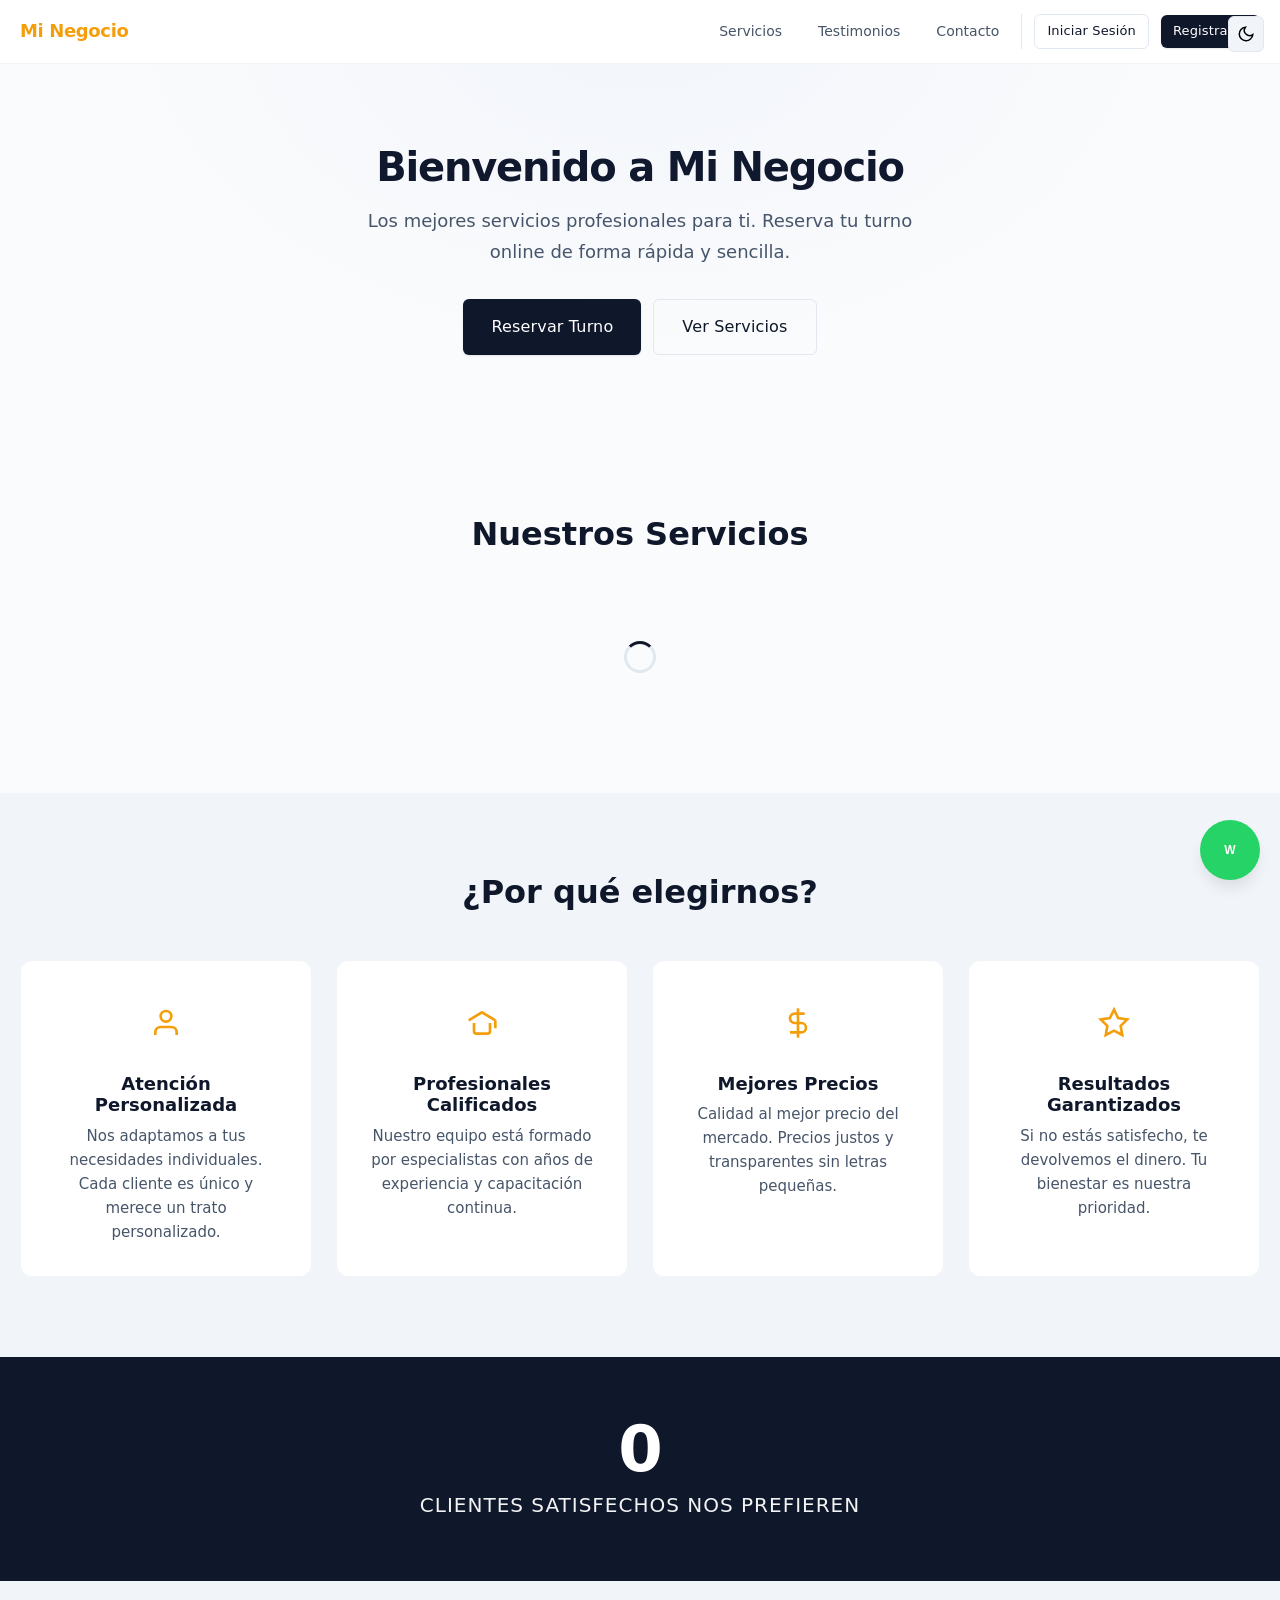
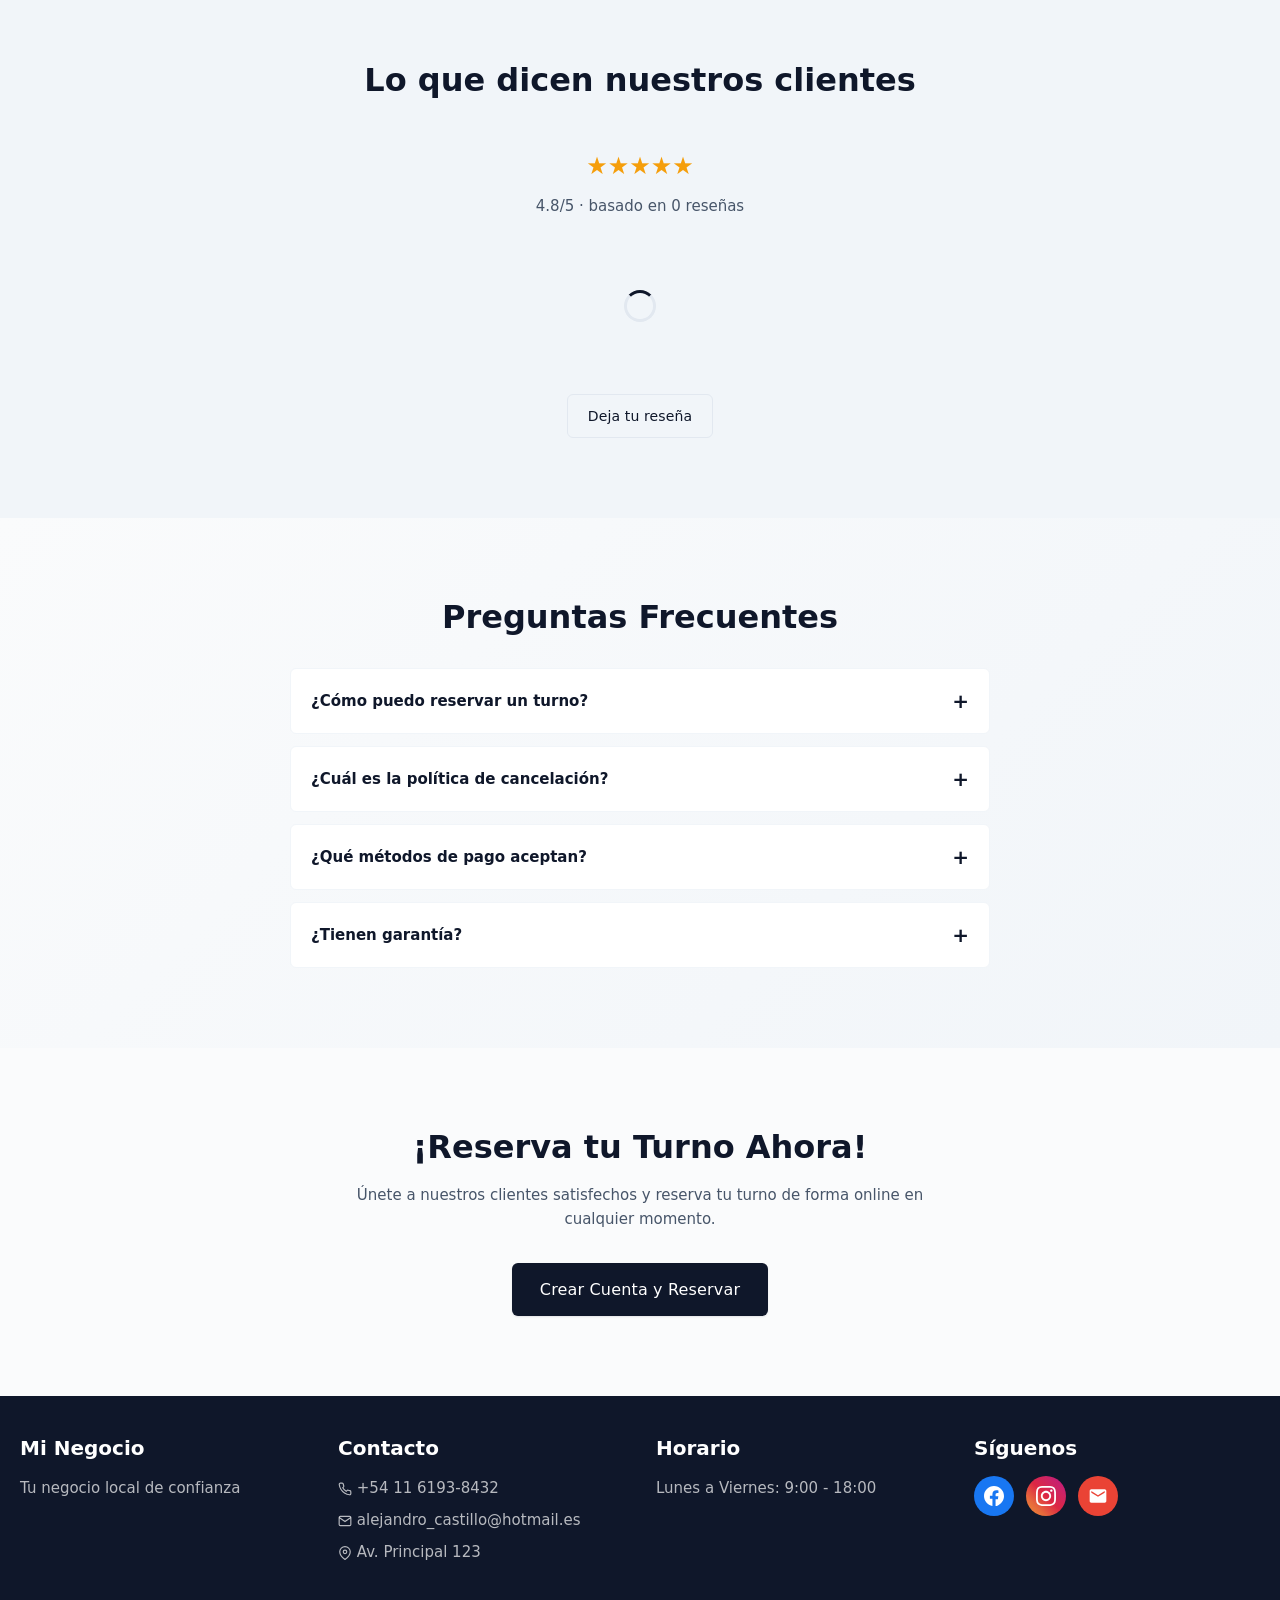
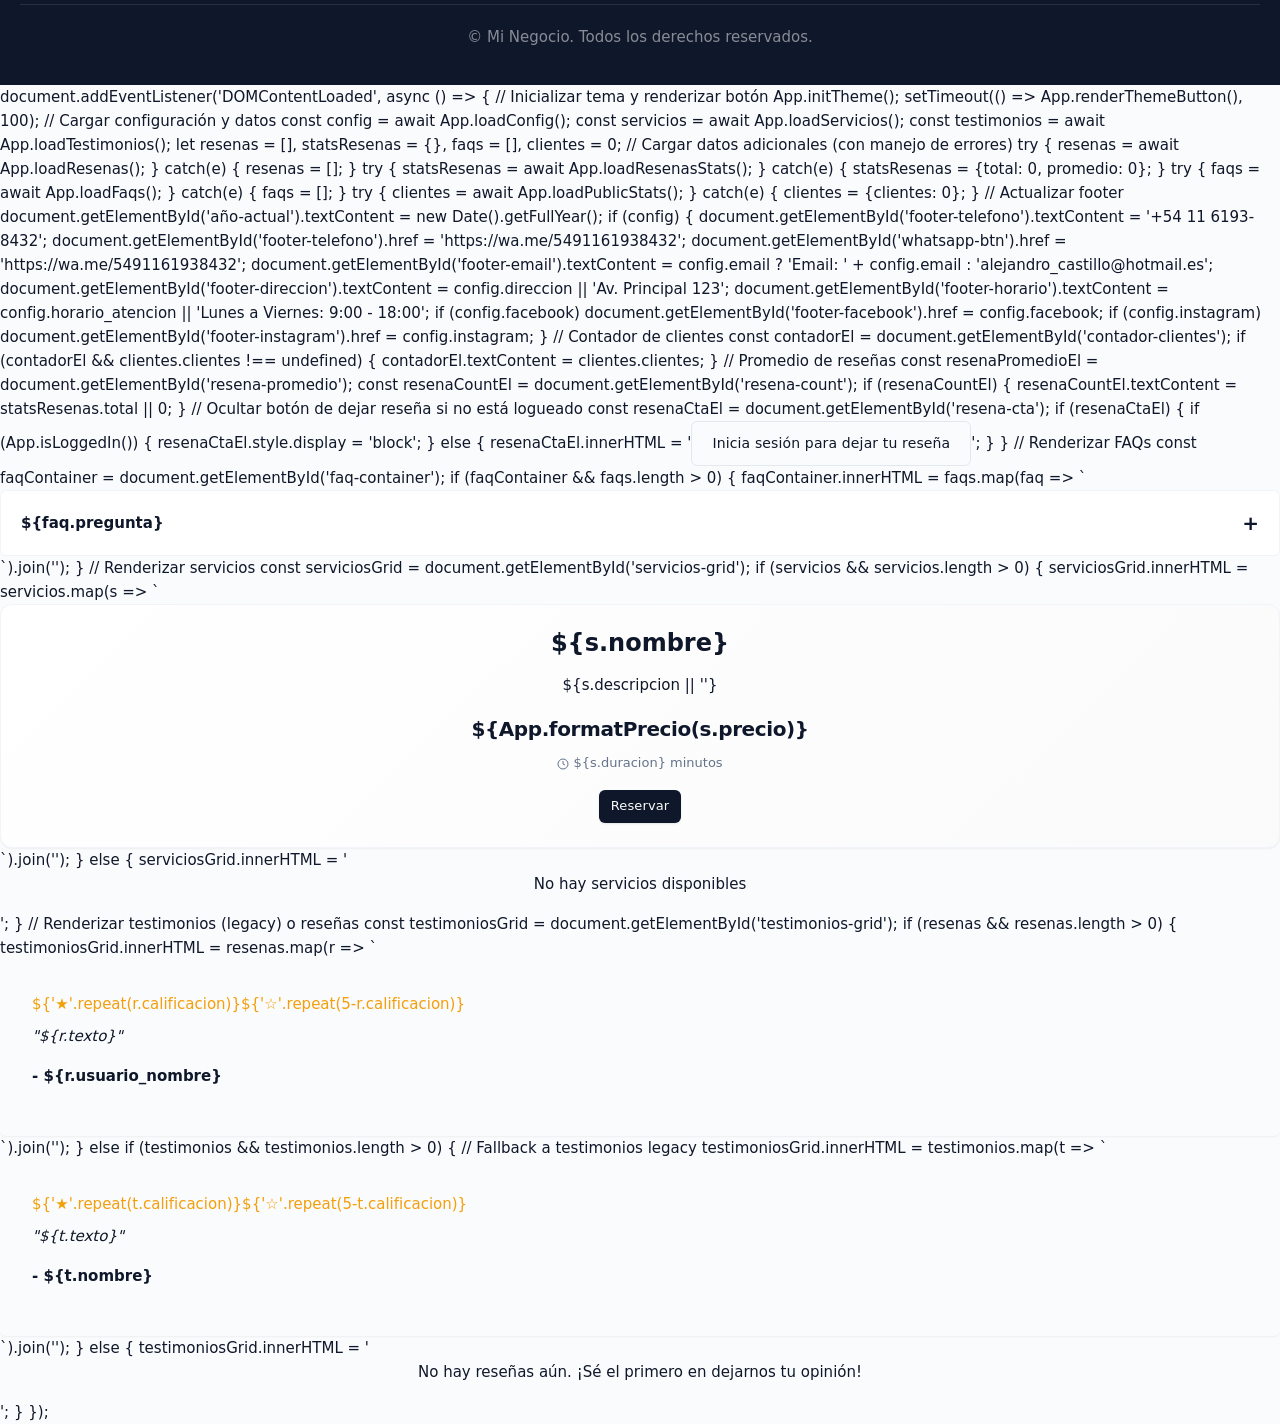
==== commit b1bcb6ac: "fix: WhatsApp button with simple W letter logo" ====
--- a/static/index.html
+++ b/static/index.html
@@ -220,14 +220,13 @@
 
 <!-- WhatsApp Flotante -->
     <a href="https://wa.me/5491161938432" id="whatsapp-btn" class="whatsapp-flotante" target="_blank" title="Escríbenos por WhatsApp">
-        <svg viewBox="0 0 48 48" width="30" height="30" xmlns="http://www.w3.org/2000/svg">
-            <circle cx="24" cy="24" r="24" fill="#25D366"/>
-            <path fill="#FFF" d="M36.5 32c-.7-.7-1.7-1.1-2.8-1.1-.3 0-.6 0-.9.1-.3.1-.6.1-.9.1-.2 0-.4 0-.6.1-.2 0-.5.1-.7.2-.2.1-.4.2-.6.3-.2.1-.4.3-.5.5-.1.2-.2.5-.2.7 0 .3.1.6.2.9.1.3.3.6.5.8.2.2.5.4.8.5.3.1.6.2.9.2.3 0 .5 0 .7-.1.2-.1.5-.2.7-.3.2-.1.4-.3.5-.5l.3-.4c.1-.2.2-.4.3-.6.1-.2.1-.5 0-.7-.1-.2-.2-.4-.4-.5l-.5-.3c-.2-.1-.4-.2-.6-.3-.2-.1-.4-.2-.6-.2-.2 0-.4-.1-.6-.1-.2 0-.3.1-.5.2-.8.6-1.6 1-2.5 1.3-.3.1-.6.2-1 .2-.8 0-1.5-.3-2.1-.8-.6-.5-1-1.2-1.2-2-.2-.8-.1-1.6.3-2.4.4-.8 1.1-1.5 1.9-2 .8-.5 1.7-.8 2.6-.9.3 0 .6-.1.9-.1.3 0 .6 0 .9.1.3 0 .6.1.9.2.3.1.6.2.9.4.3.2.5.4.7.7l.3.5c.1.2.2.4.2.6 0 .2-.1.5-.2.7-.1.2-.3.4-.5.6-.2.2-.5.3-.7.4-.5.2-1 .3-1.5.3zm-7.8-.3c.6 0 1.1-.2 1.6-.5.5-.3 1-.8 1.3-1.4.1-.2.2-.5.2-.7 0-.3-.1-.6-.2-.9-.1-.3-.3-.6-.5-.8l-.4-.5c-.1-.2-.3-.4-.5-.5-.2-.1-.5-.2-.7-.2-.3 0-.6.1-.9.2-.3.1-.6.3-.9.5l-.6.5c-.2.2-.3.4-.4.6-.1.2-.1.5 0 .7l.2.5c.1.2.2.4.4.5l.5.3c.2.1.4.2.6.2.2 0 .4 0 .6-.1.2-.1.5-.2.7-.4.2-.2.4-.5.5-.8l.2-.5c.1-.3.1-.6 0-.9-.1-.8-.5-1.5-1.1-2.1-.6-.6-1.4-1-2.3-1.1-.3 0-.6 0-.9.1-.3.1-.6.2-.9.4-.3.2-.6.4-.8.7l-.1.2z"/>
+        <svg viewBox="0 0 60 60" width="32" height="32" xmlns="http://www.w3.org/2000/svg">
+            <circle cx="30" cy="30" r="30" fill="#25D366"/>
+            <text x="30" y="38" font-family="Arial, sans-serif" font-size="24" font-weight="bold" fill="#FFF" text-anchor="middle">W</text>
         </svg>
     </a>
 
-    <script src="/static/js/app.js?v=20260428">
-    <script>
+    <script src="/static/js/app.js?v=20260428"></script>
         document.addEventListener('DOMContentLoaded', async () => {
             // Inicializar tema y renderizar botón
             App.initTheme();
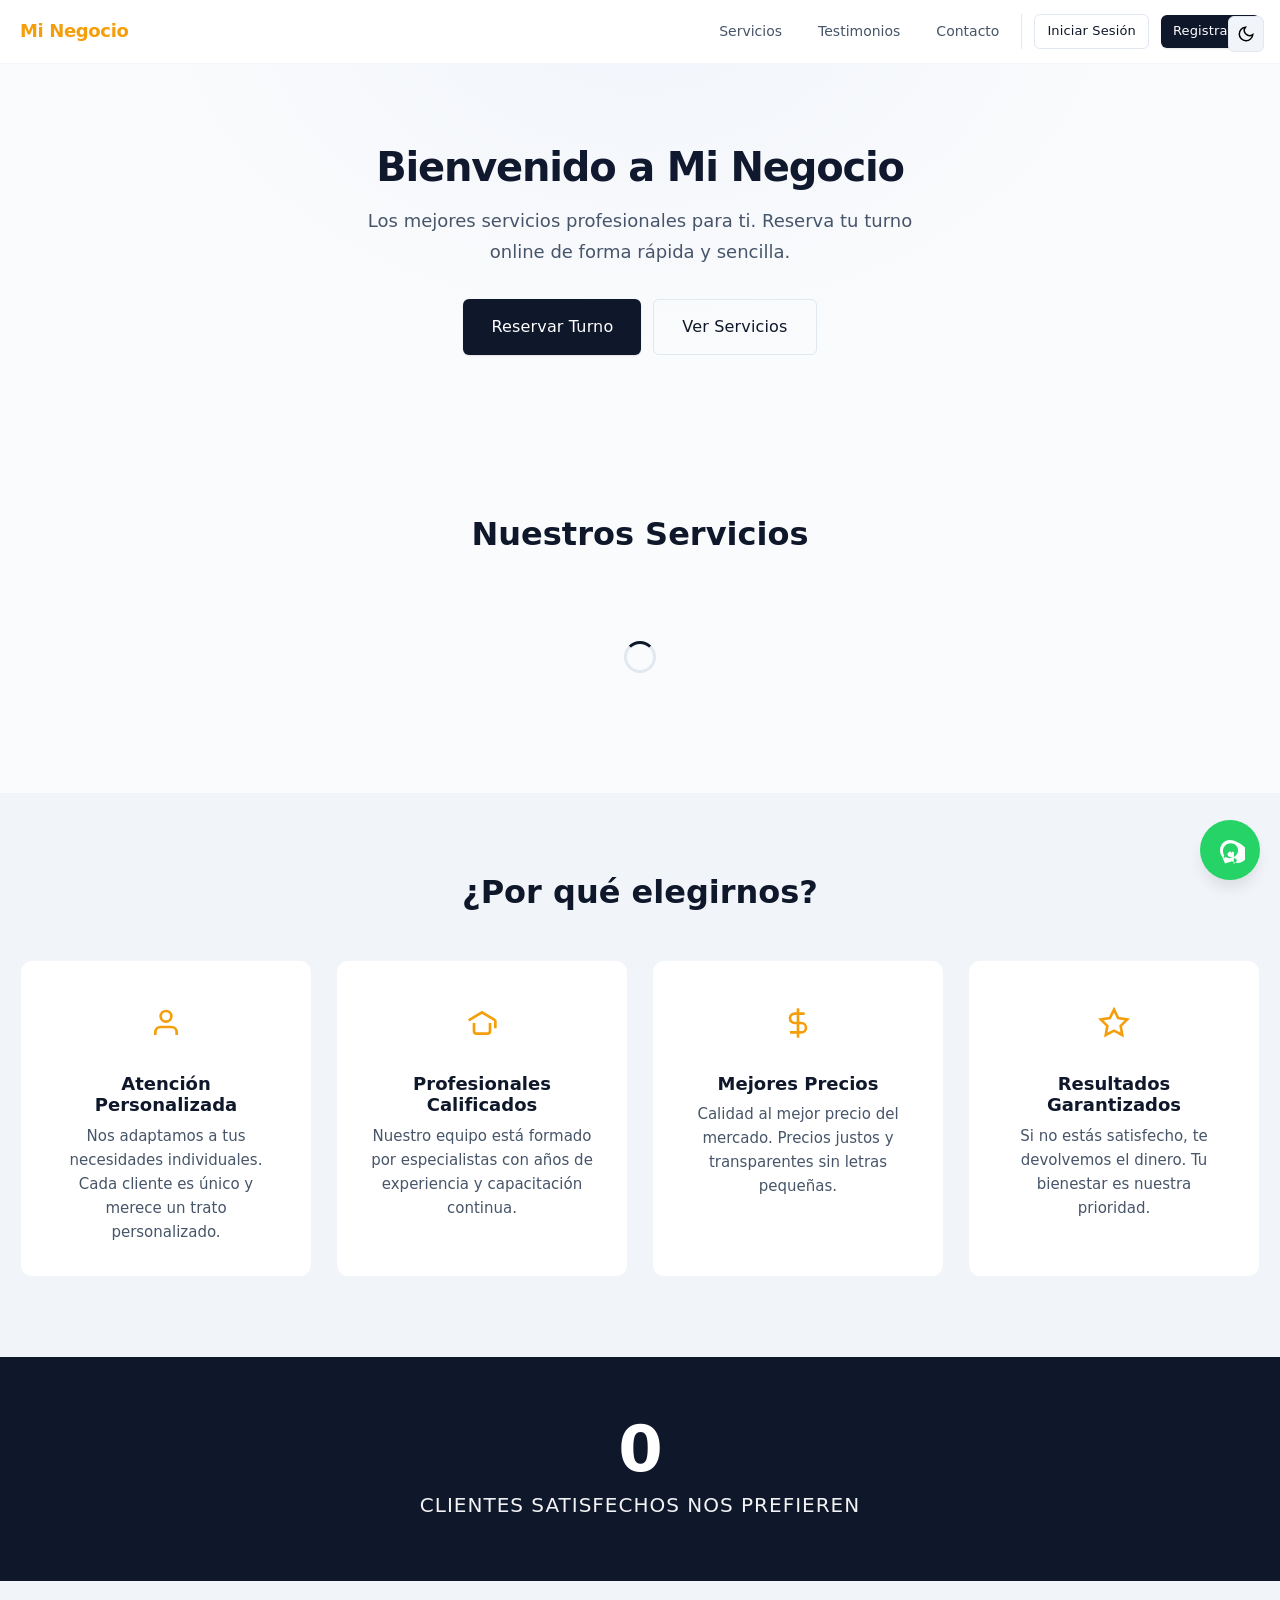
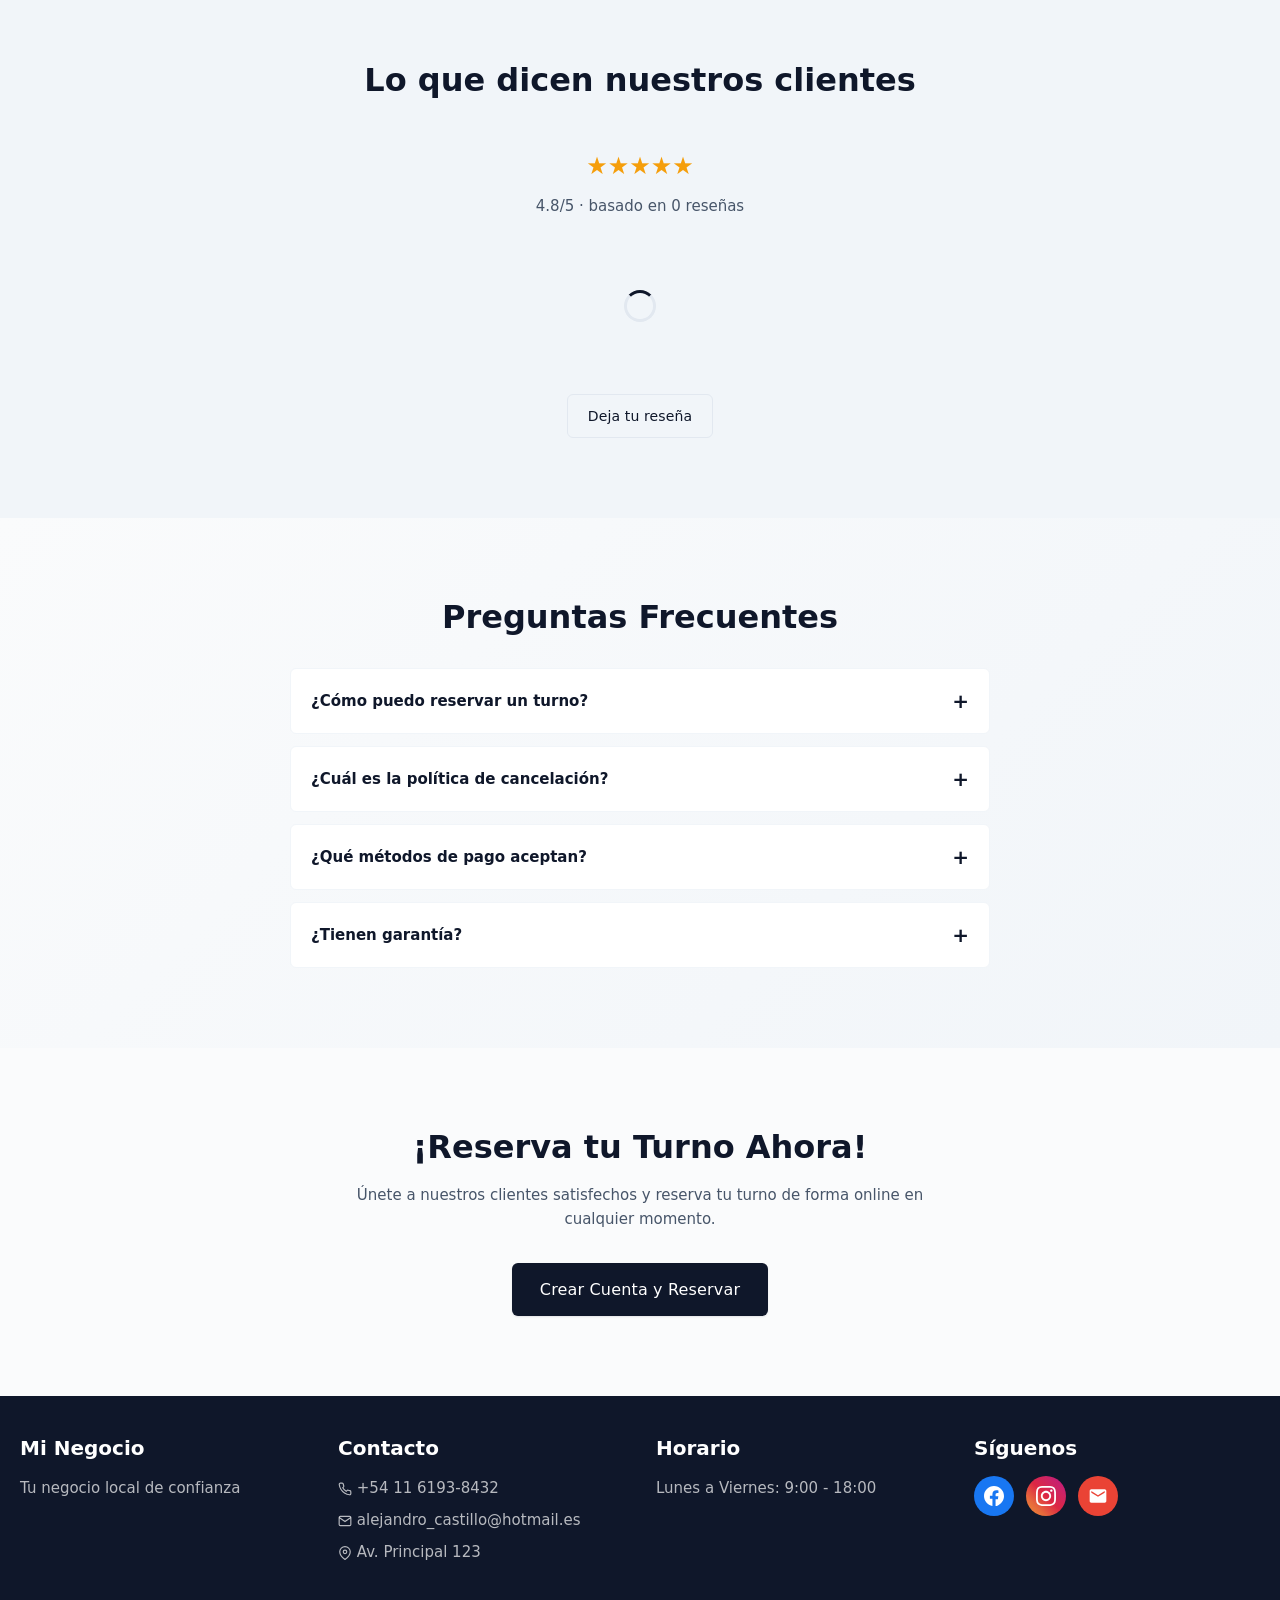
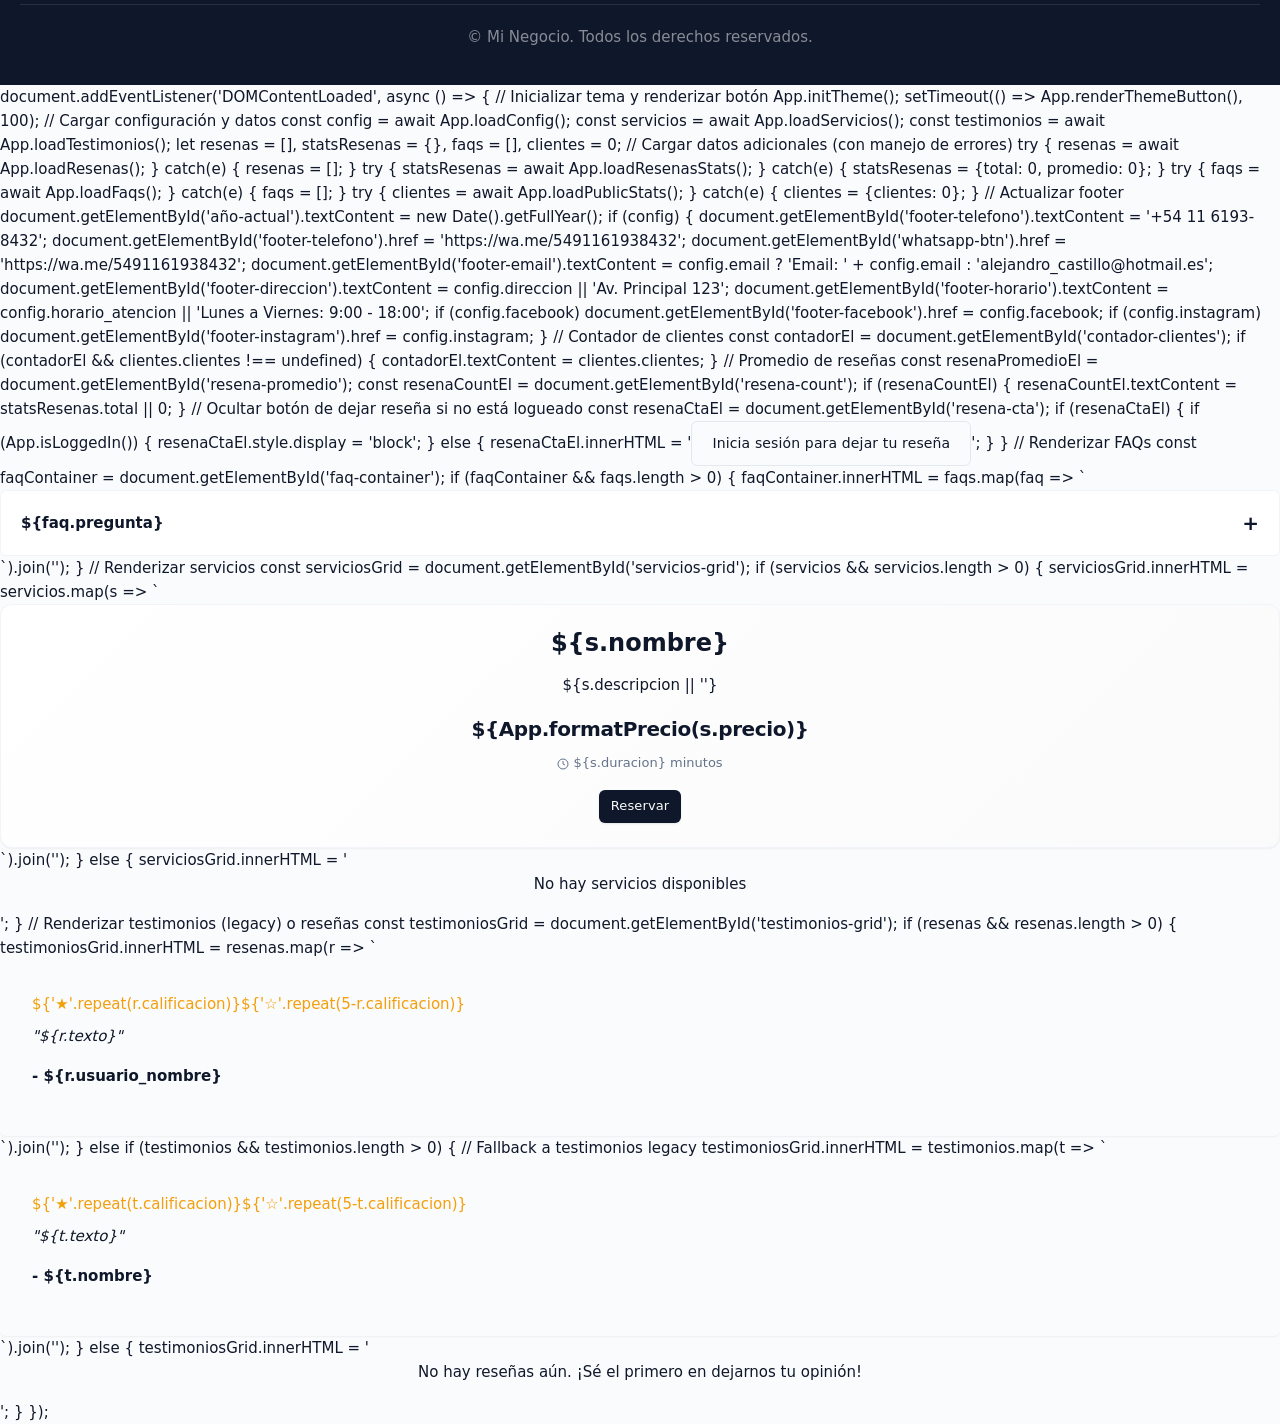
==== commit d7ac4301: "fix: WhatsApp button with proper logo path" ====
--- a/static/index.html
+++ b/static/index.html
@@ -222,7 +222,7 @@
     <a href="https://wa.me/5491161938432" id="whatsapp-btn" class="whatsapp-flotante" target="_blank" title="Escríbenos por WhatsApp">
         <svg viewBox="0 0 60 60" width="32" height="32" xmlns="http://www.w3.org/2000/svg">
             <circle cx="30" cy="30" r="30" fill="#25D366"/>
-            <text x="30" y="38" font-family="Arial, sans-serif" font-size="24" font-weight="bold" fill="#FFF" text-anchor="middle">W</text>
+            <path fill="#FFF" d="M30 10c-11 0-20 9-20 20.5 0 4.5 1.4 8.7 3.9 12.2L20 57l14.1-4.4c3.3 2.2 7.2 3.4 11.4 3.4 11 0 20-9 20-20.5S41 10 30 10zm0 36.5c-2.6 0-5.2-.7-7.5-2l-.5-.3-5.1 1.7 1.6-4.9-.3-.6c-1.5-2.5-2.3-5.4-2.3-8.4 0-8.6 7-15.5 15.6-15.5 3.8 0 7.4 1.4 10.2 3.9 2.8 2.5 4.6 6 4.6 9.8 0 8.6-7 15.5-15.6 15.5zm8.2-11.8c-.4-.2-2.5-1.2-2.9-1.4-.4-.1-.6-.2-.9.2-.2.4-.9 1.4-1 1.7-.2.3-.3.4-.6.2-.2-.2-1-.8-1.3-1.6-.3-.8-.6-.7-.9-.7-.3 0-.7 0-1 .1-.3.1-1 .3-2.3 1.5-1.3 1.1-2.4 2.6-2.4 4.1 0 1.5 1.8 3.7 2.3 4 .5.4 7.1 1.4 10 2.6 2.4 1 4.5 2.5 5.3 3.3.5.5.8.9.9 1.5.1.6 0 1.2-.2 1.8-.2.6-1.2 3-3.5 4.4-.6.3-1.2.6-2.5.9z"/>
         </svg>
     </a>
 
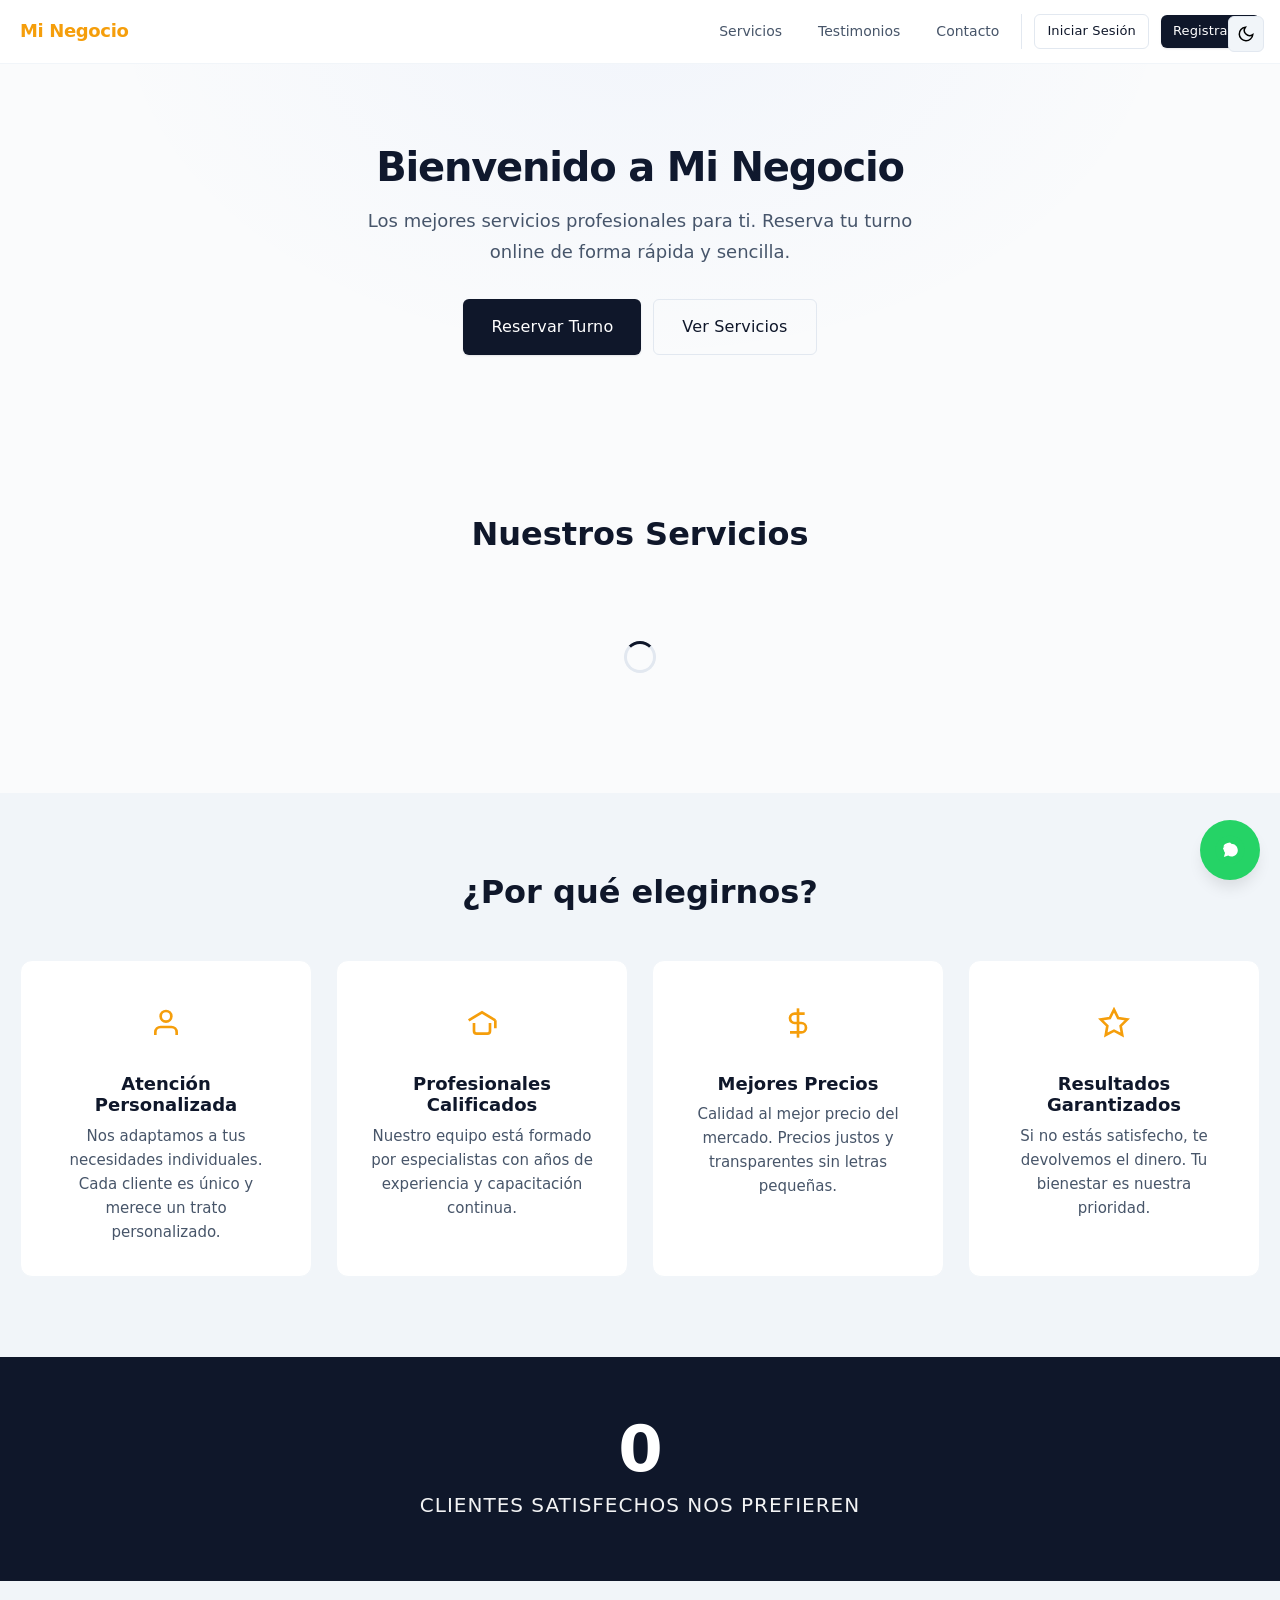
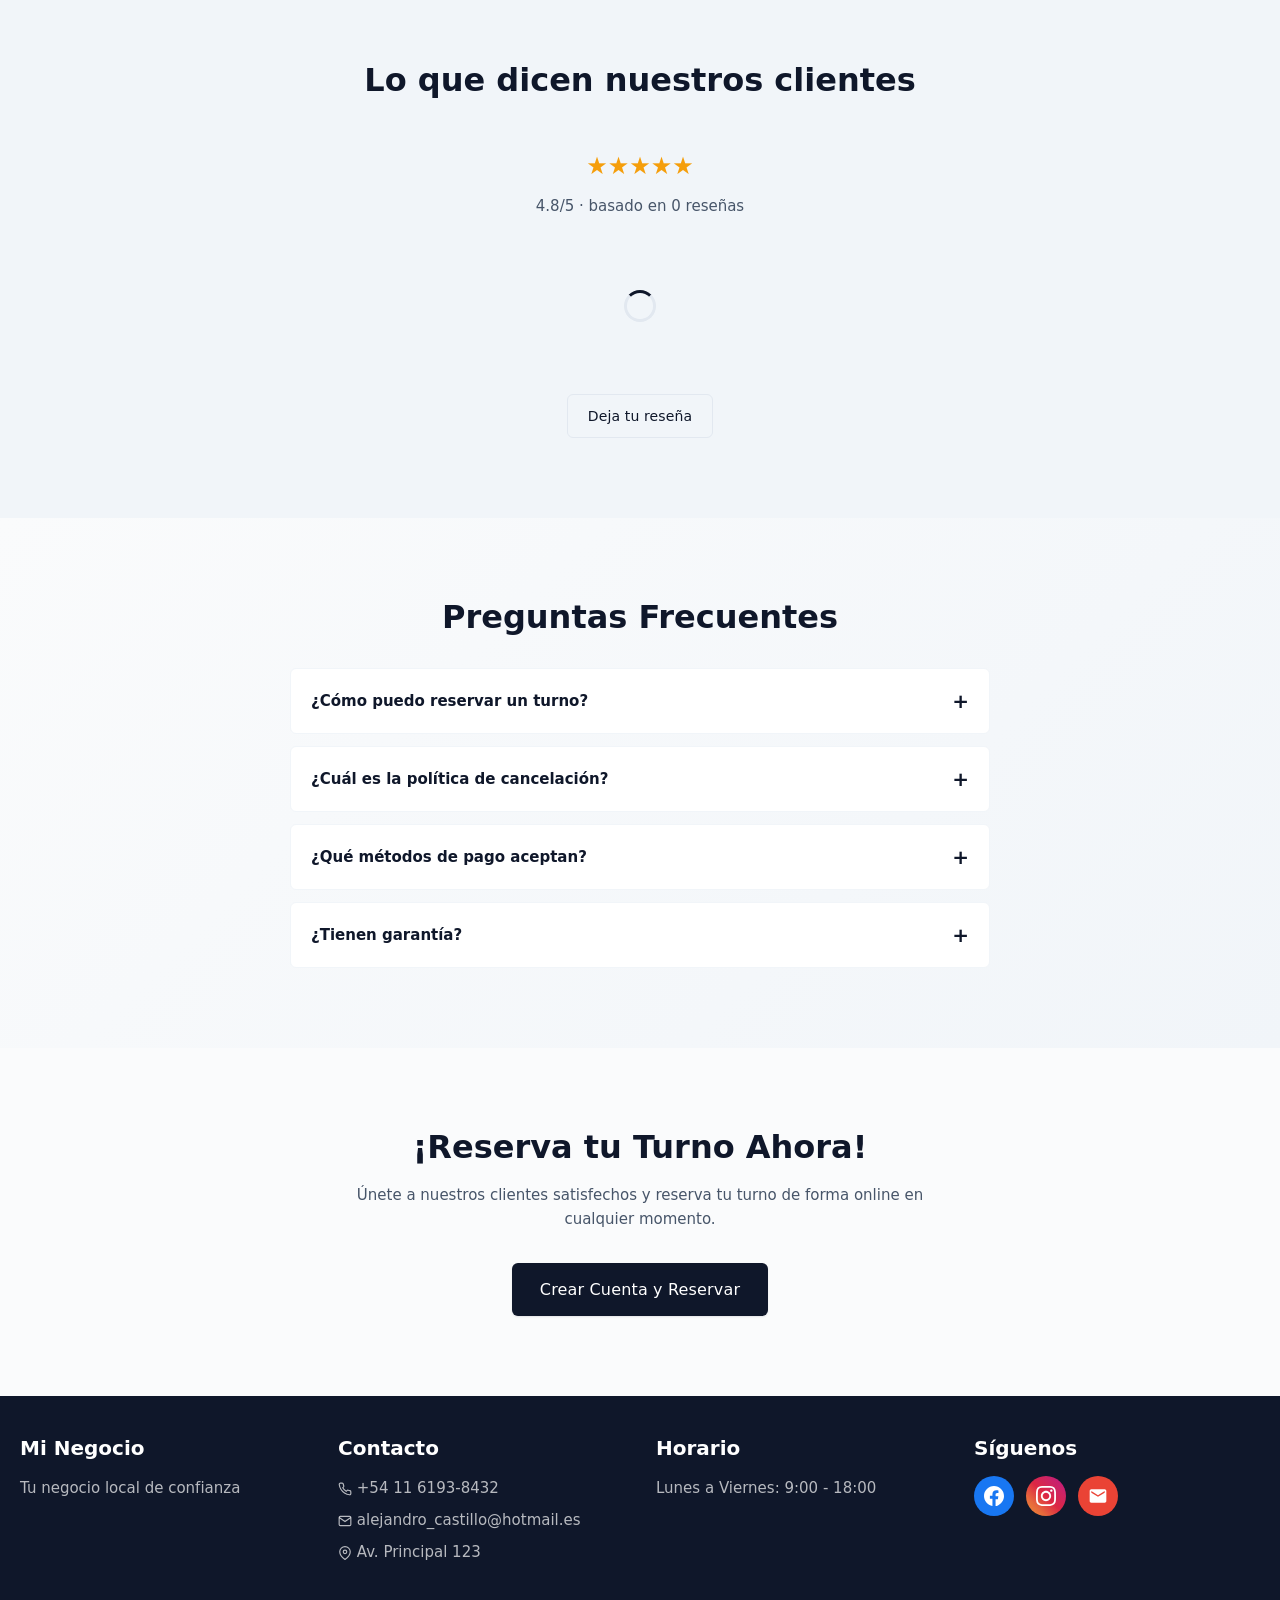
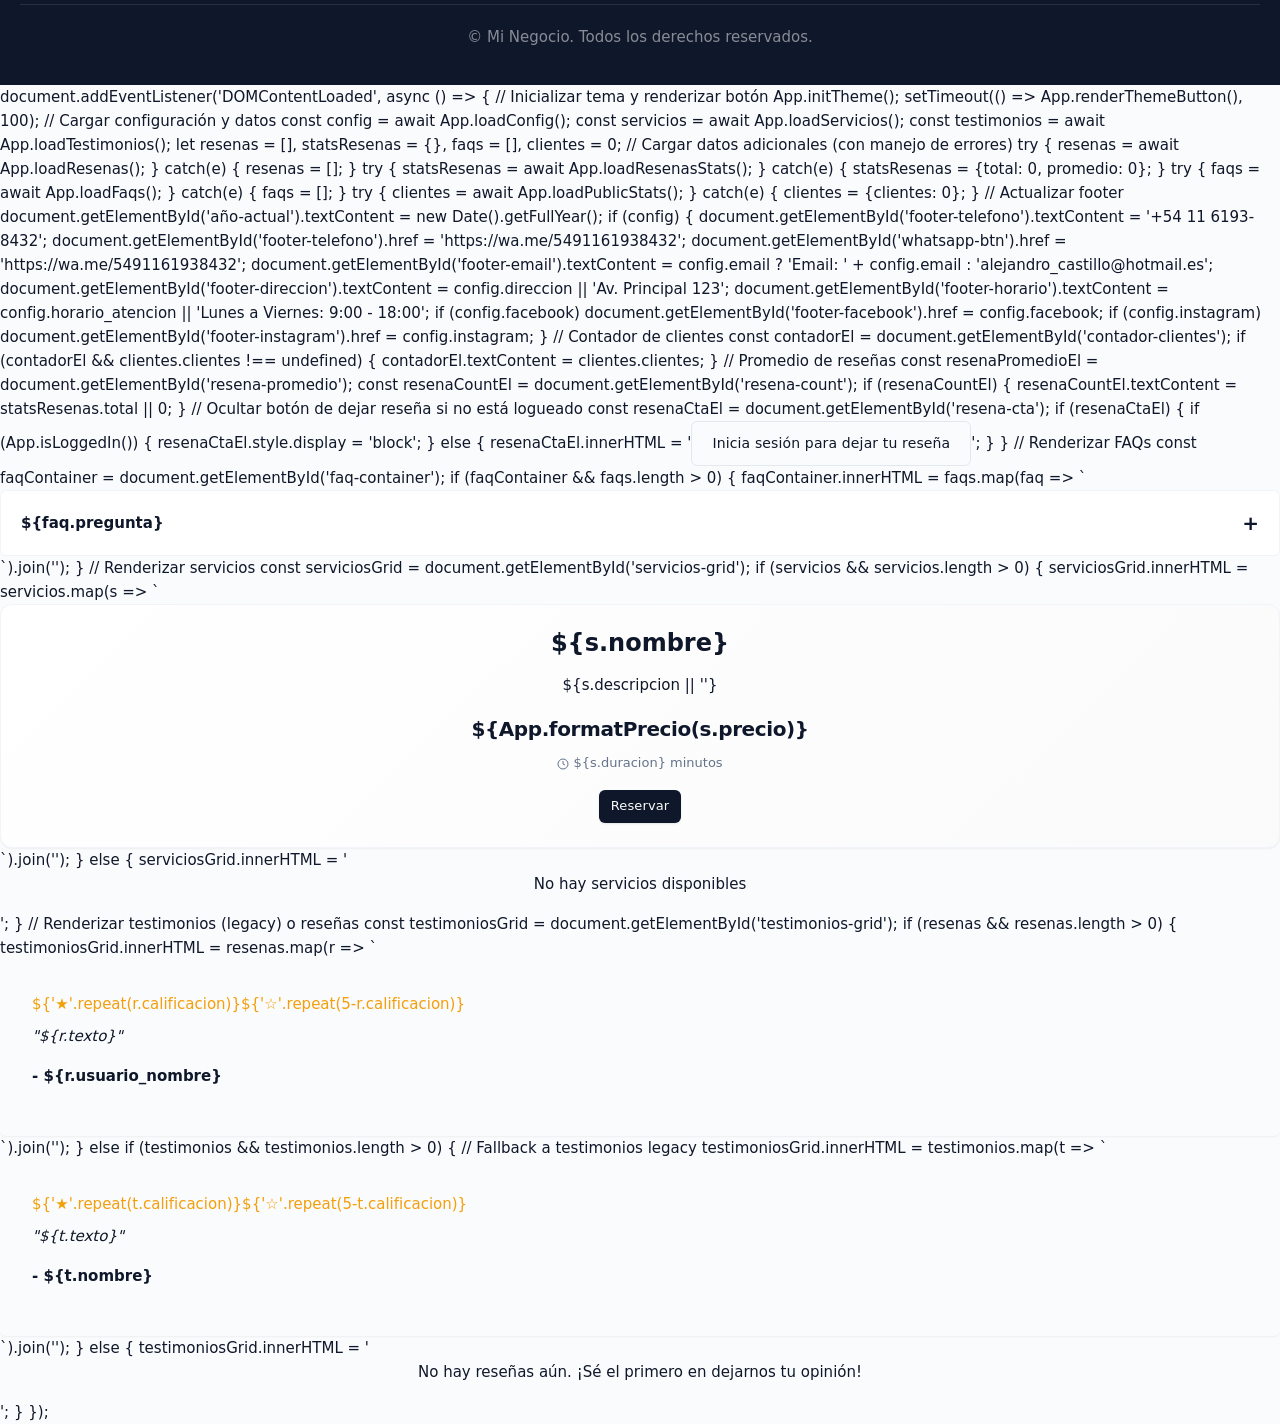
==== commit 63dd61cf: "fix: WhatsApp button with official-like logo" ====
--- a/static/index.html
+++ b/static/index.html
@@ -220,9 +220,10 @@
 
 <!-- WhatsApp Flotante -->
     <a href="https://wa.me/5491161938432" id="whatsapp-btn" class="whatsapp-flotante" target="_blank" title="Escríbenos por WhatsApp">
-        <svg viewBox="0 0 60 60" width="32" height="32" xmlns="http://www.w3.org/2000/svg">
-            <circle cx="30" cy="30" r="30" fill="#25D366"/>
-            <path fill="#FFF" d="M30 10c-11 0-20 9-20 20.5 0 4.5 1.4 8.7 3.9 12.2L20 57l14.1-4.4c3.3 2.2 7.2 3.4 11.4 3.4 11 0 20-9 20-20.5S41 10 30 10zm0 36.5c-2.6 0-5.2-.7-7.5-2l-.5-.3-5.1 1.7 1.6-4.9-.3-.6c-1.5-2.5-2.3-5.4-2.3-8.4 0-8.6 7-15.5 15.6-15.5 3.8 0 7.4 1.4 10.2 3.9 2.8 2.5 4.6 6 4.6 9.8 0 8.6-7 15.5-15.6 15.5zm8.2-11.8c-.4-.2-2.5-1.2-2.9-1.4-.4-.1-.6-.2-.9.2-.2.4-.9 1.4-1 1.7-.2.3-.3.4-.6.2-.2-.2-1-.8-1.3-1.6-.3-.8-.6-.7-.9-.7-.3 0-.7 0-1 .1-.3.1-1 .3-2.3 1.5-1.3 1.1-2.4 2.6-2.4 4.1 0 1.5 1.8 3.7 2.3 4 .5.4 7.1 1.4 10 2.6 2.4 1 4.5 2.5 5.3 3.3.5.5.8.9.9 1.5.1.6 0 1.2-.2 1.8-.2.6-1.2 3-3.5 4.4-.6.3-1.2.6-2.5.9z"/>
+        <svg viewBox="0 0 48 48" width="30" height="30" xmlns="http://www.w3.org/2000/svg">
+            <circle cx="24" cy="24" r="23" fill="#25D366"/>
+            <path fill="#FFF" d="M24.1 12c-5.6 0-10.2 4.6-10.2 10.2 0 2.3.8 4.5 2.2 6.1l-1.9 6.7 6.9-2.1c1.5 1 3.3 1.5 5.2 1.5 5.6 0 10.2-4.6 10.2-10.2-.1-5.7-4.7-10.3-10.4-10.3z"/>
+            <path fill="#FFF" d="M33.5 29.7c-.7-.4-4.1-2-4.7-2.2-.6-.2-1.3-.3-1.8.3-.5.6-2 2.2-2.4 2.6-.5.5-.9.6-1.6.2-.7-.4-3-1.5-5.7-4.7-2.1-2.4-3.5-5.4-3.5-7.4 0-1.9.9-2.9 1.9-3.8.8-.7 1.8-.9 2.5-.9.7 0 1.4.1 2 .1.6 0 1.5-.2 2.3.6.8.8 3.1 3 3.4 3.3.3.3.4.6.2 1-.2.4-.8 2-1.1 2.7-.3.7-.6.8-1.3.4-.4-.3-1.5-1.2-3.3-3.1-.9-.9-1.6-1.7-2-1.9-.3-.2-.7-.1-1.2 0s-1.5.5-2.5 1.6c-.8.9-1.4 1.9-1.6 2.4-.2.5-.1 1.1.1 1.5.2.4.7.9 2 1.7.8.4 1.4.6 2 .8.6.2 1.1.1 1.5-.2.4-.3 1.6-1.8 2.2-2.4.6-.6 1-.8 1.3-.8s.3 0 .5.1c.2.1.8.5 2.1 1.4 1.3 1 1.5 1.6 2 2.3.5.7.8 1 .9 1.2.2.2.3.4.2.7-.1.3-.6.8-.8 1.1z"/>
         </svg>
     </a>
 
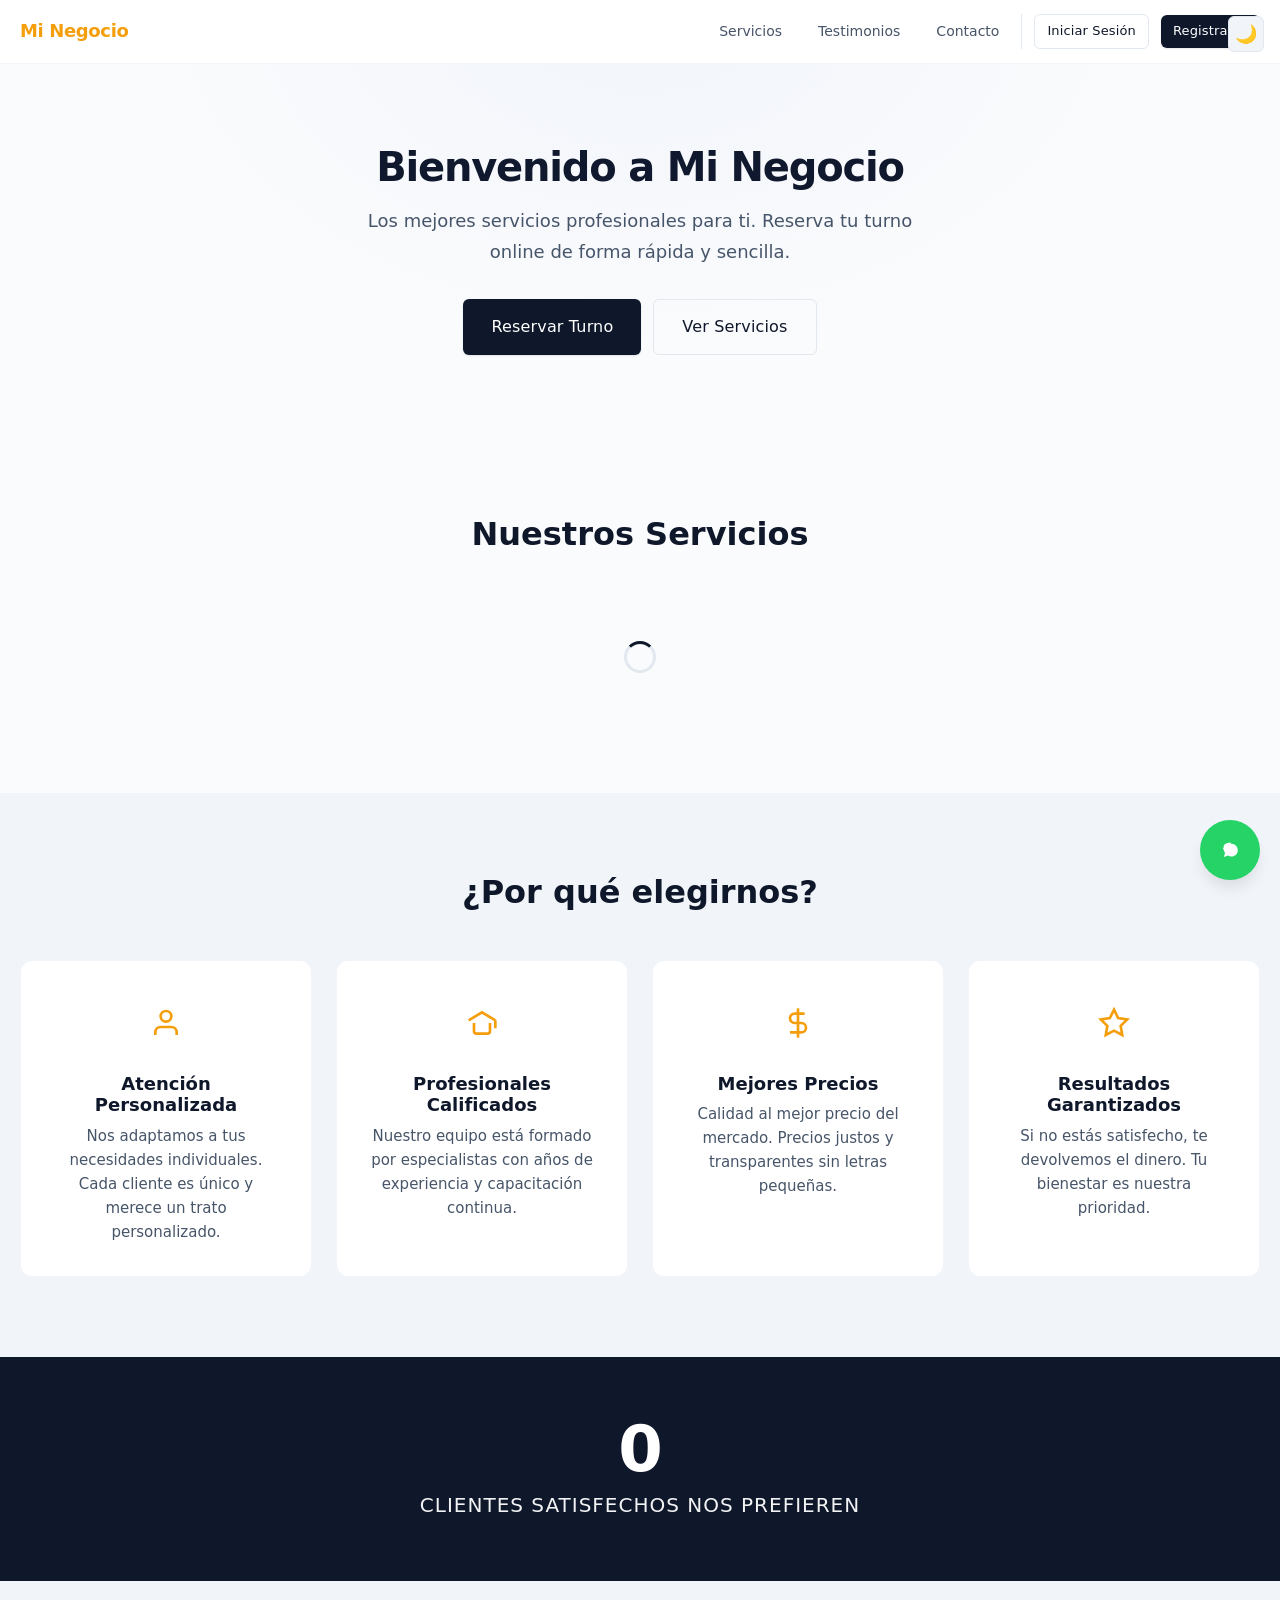
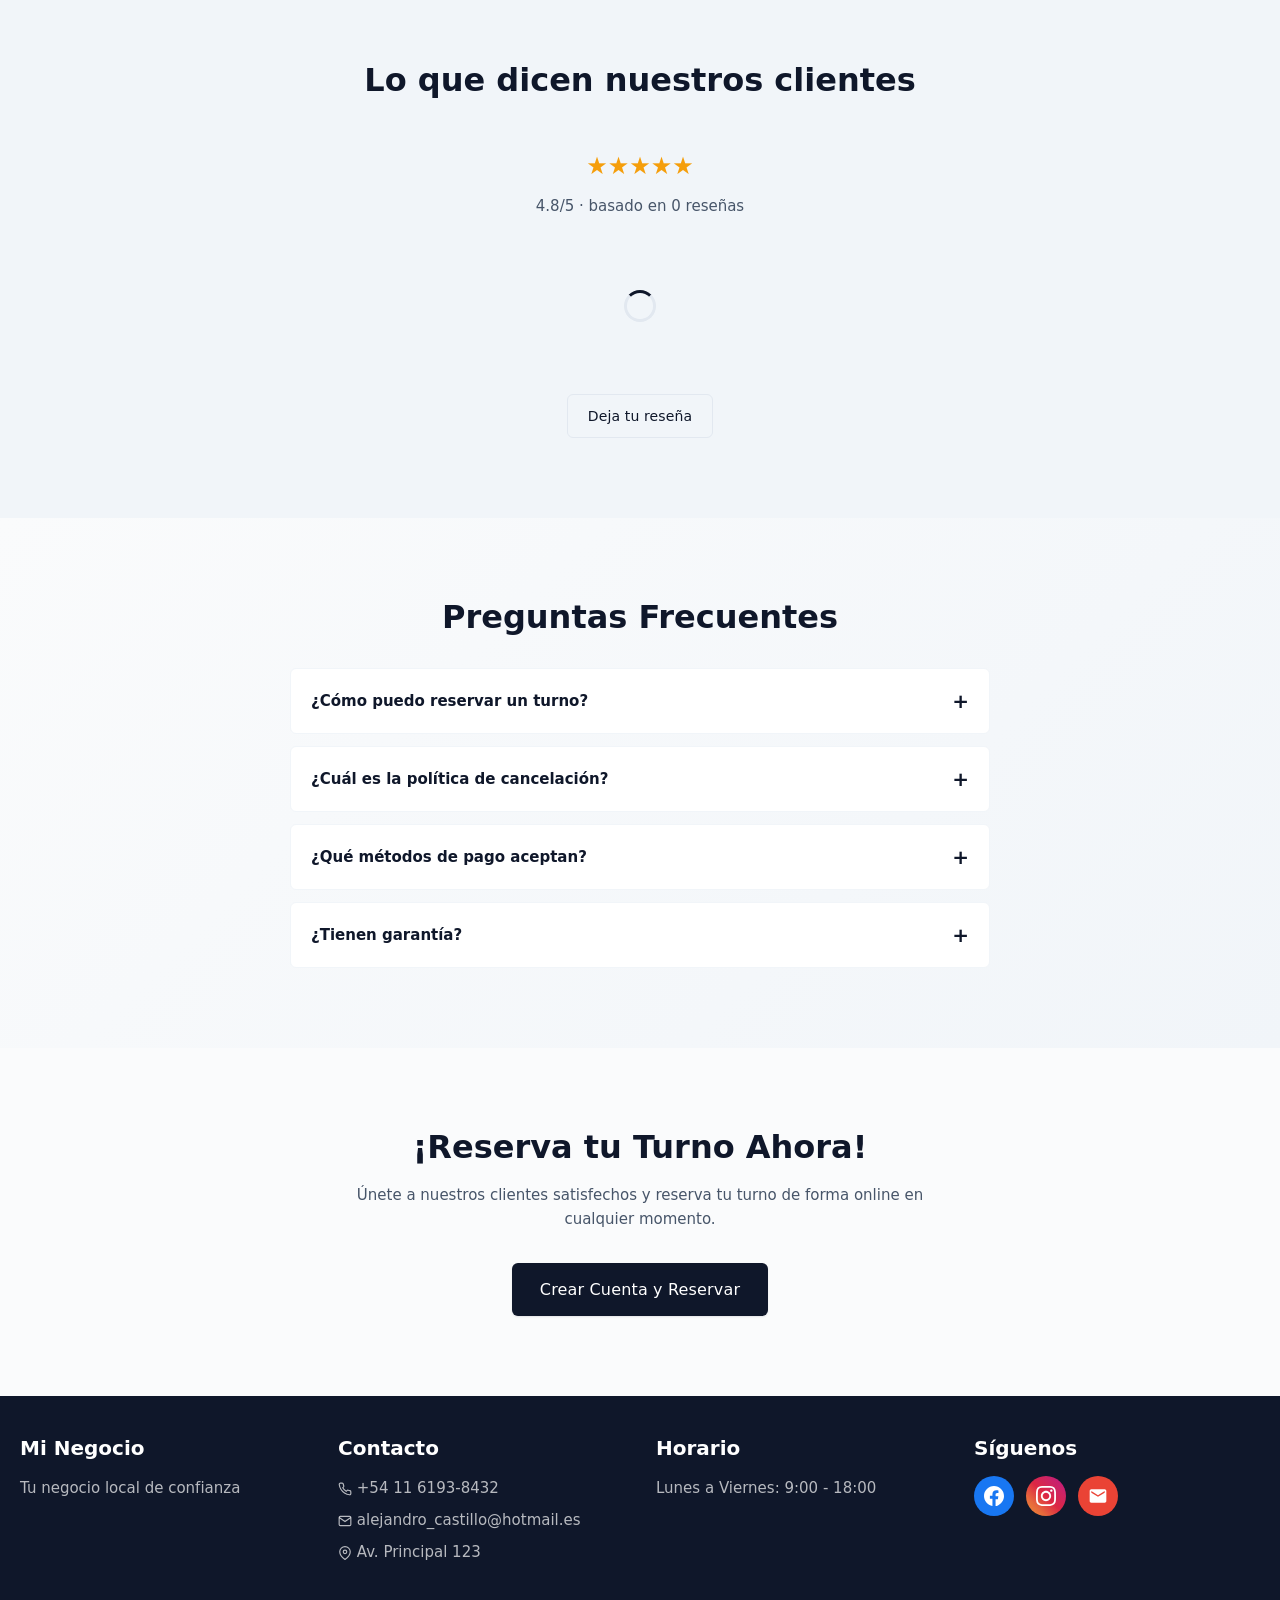
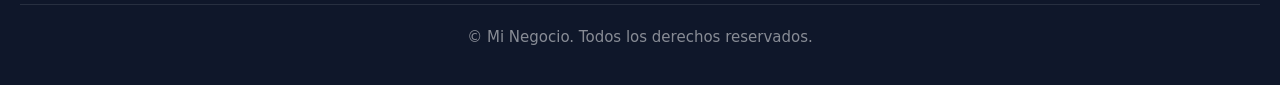
==== commit 91b8a306: "fix: script tag structure and WhatsApp logo" ====
--- a/static/index.html
+++ b/static/index.html
@@ -228,6 +228,7 @@
     </a>
 
     <script src="/static/js/app.js?v=20260428"></script>
+    <script>
         document.addEventListener('DOMContentLoaded', async () => {
             // Inicializar tema y renderizar botón
             App.initTheme();
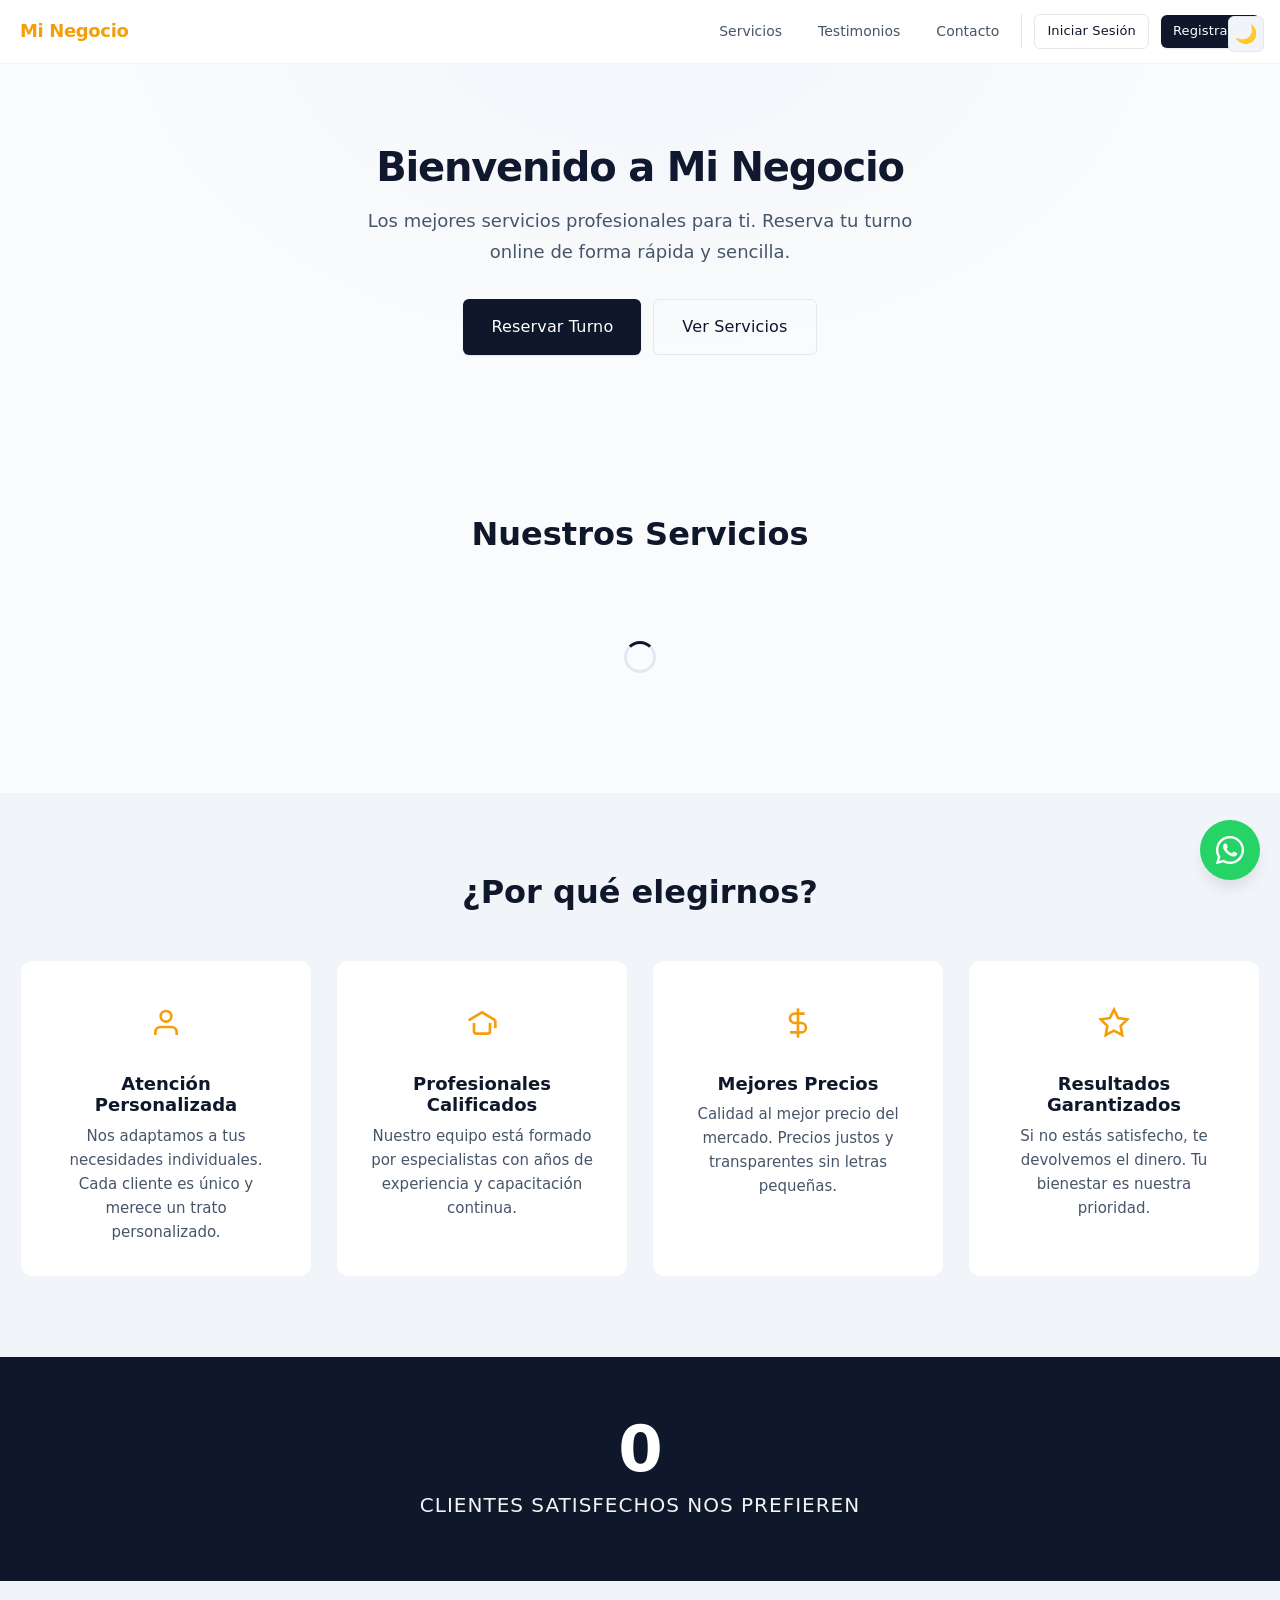
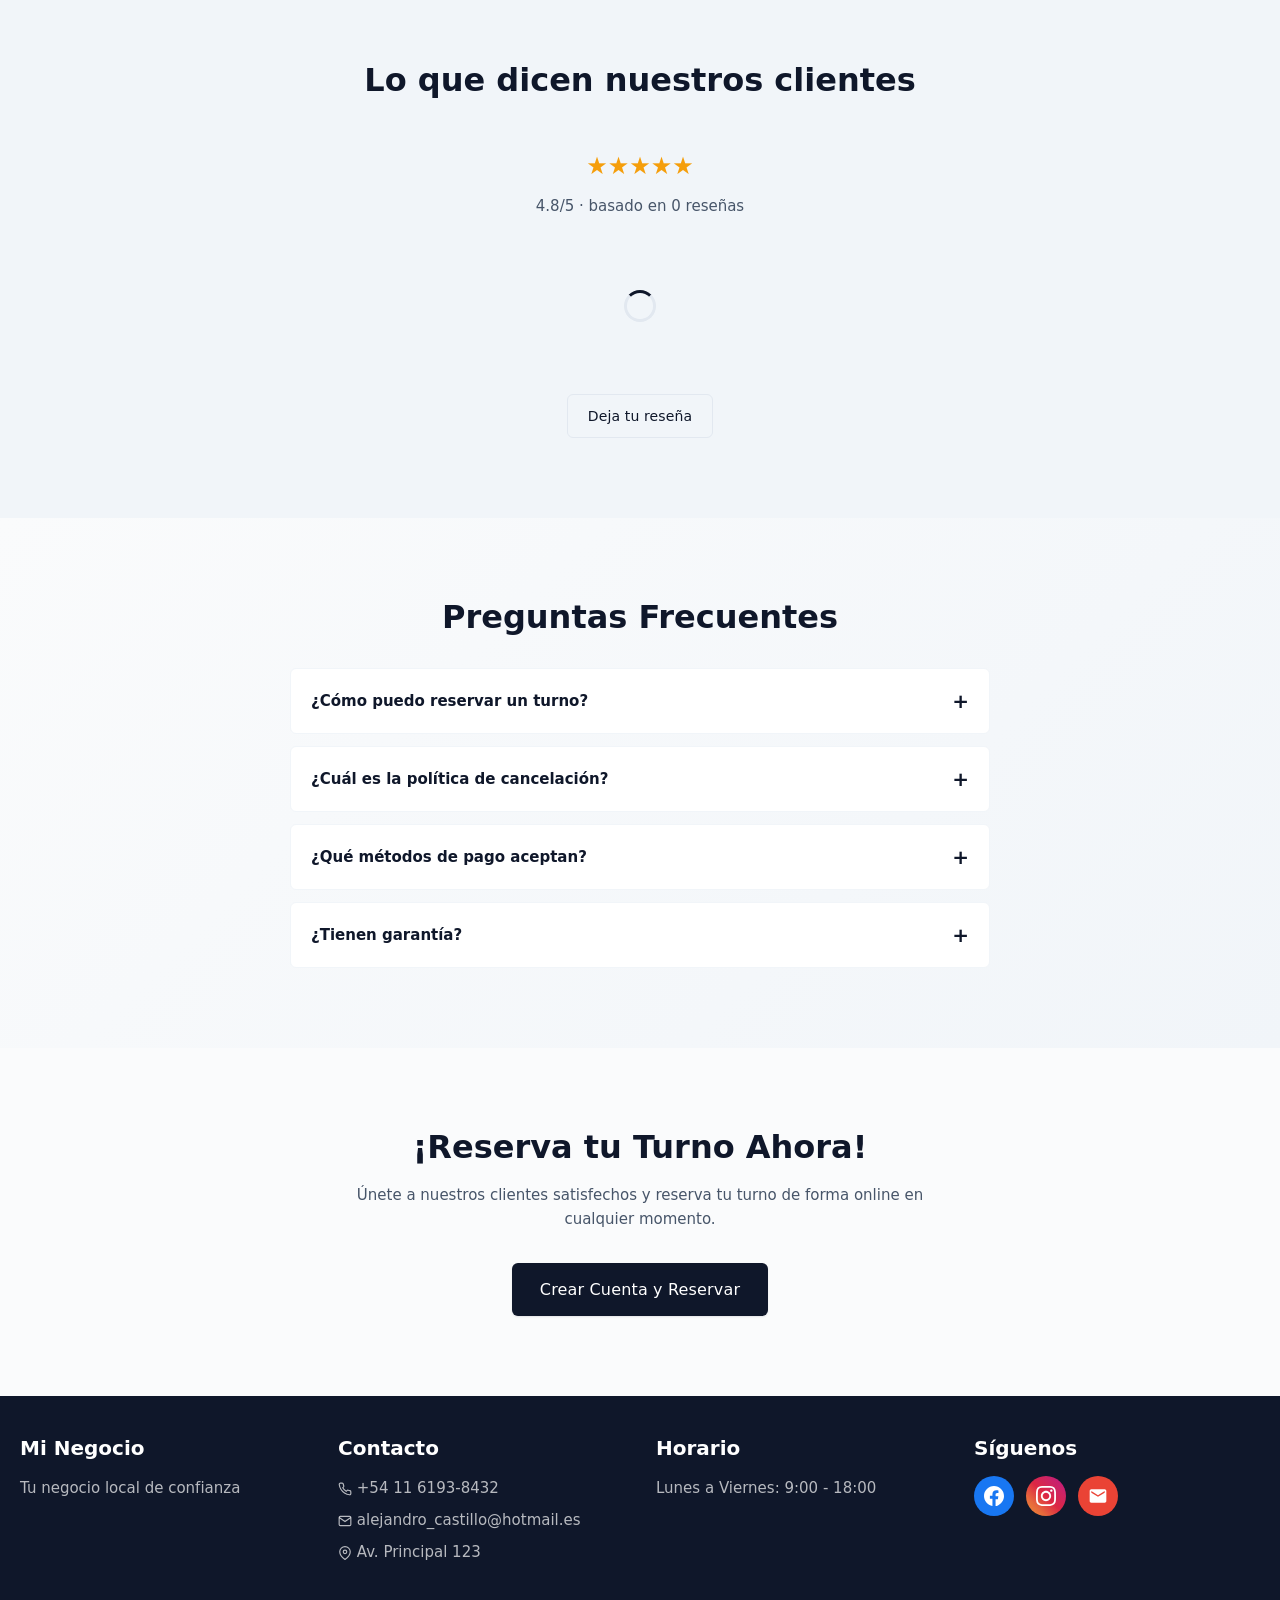
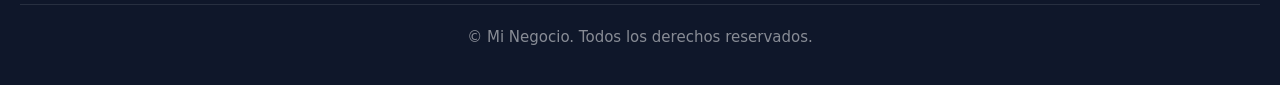
==== commit 254a9f27: "fix: WhatsApp button using Font Awesome (same as tia-belleza)" ====
--- a/static/index.html
+++ b/static/index.html
@@ -220,11 +220,7 @@
 
 <!-- WhatsApp Flotante -->
     <a href="https://wa.me/5491161938432" id="whatsapp-btn" class="whatsapp-flotante" target="_blank" title="Escríbenos por WhatsApp">
-        <svg viewBox="0 0 48 48" width="30" height="30" xmlns="http://www.w3.org/2000/svg">
-            <circle cx="24" cy="24" r="23" fill="#25D366"/>
-            <path fill="#FFF" d="M24.1 12c-5.6 0-10.2 4.6-10.2 10.2 0 2.3.8 4.5 2.2 6.1l-1.9 6.7 6.9-2.1c1.5 1 3.3 1.5 5.2 1.5 5.6 0 10.2-4.6 10.2-10.2-.1-5.7-4.7-10.3-10.4-10.3z"/>
-            <path fill="#FFF" d="M33.5 29.7c-.7-.4-4.1-2-4.7-2.2-.6-.2-1.3-.3-1.8.3-.5.6-2 2.2-2.4 2.6-.5.5-.9.6-1.6.2-.7-.4-3-1.5-5.7-4.7-2.1-2.4-3.5-5.4-3.5-7.4 0-1.9.9-2.9 1.9-3.8.8-.7 1.8-.9 2.5-.9.7 0 1.4.1 2 .1.6 0 1.5-.2 2.3.6.8.8 3.1 3 3.4 3.3.3.3.4.6.2 1-.2.4-.8 2-1.1 2.7-.3.7-.6.8-1.3.4-.4-.3-1.5-1.2-3.3-3.1-.9-.9-1.6-1.7-2-1.9-.3-.2-.7-.1-1.2 0s-1.5.5-2.5 1.6c-.8.9-1.4 1.9-1.6 2.4-.2.5-.1 1.1.1 1.5.2.4.7.9 2 1.7.8.4 1.4.6 2 .8.6.2 1.1.1 1.5-.2.4-.3 1.6-1.8 2.2-2.4.6-.6 1-.8 1.3-.8s.3 0 .5.1c.2.1.8.5 2.1 1.4 1.3 1 1.5 1.6 2 2.3.5.7.8 1 .9 1.2.2.2.3.4.2.7-.1.3-.6.8-.8 1.1z"/>
-        </svg>
+        <i class="fab fa-whatsapp"></i>
     </a>
 
     <script src="/static/js/app.js?v=20260428"></script>
